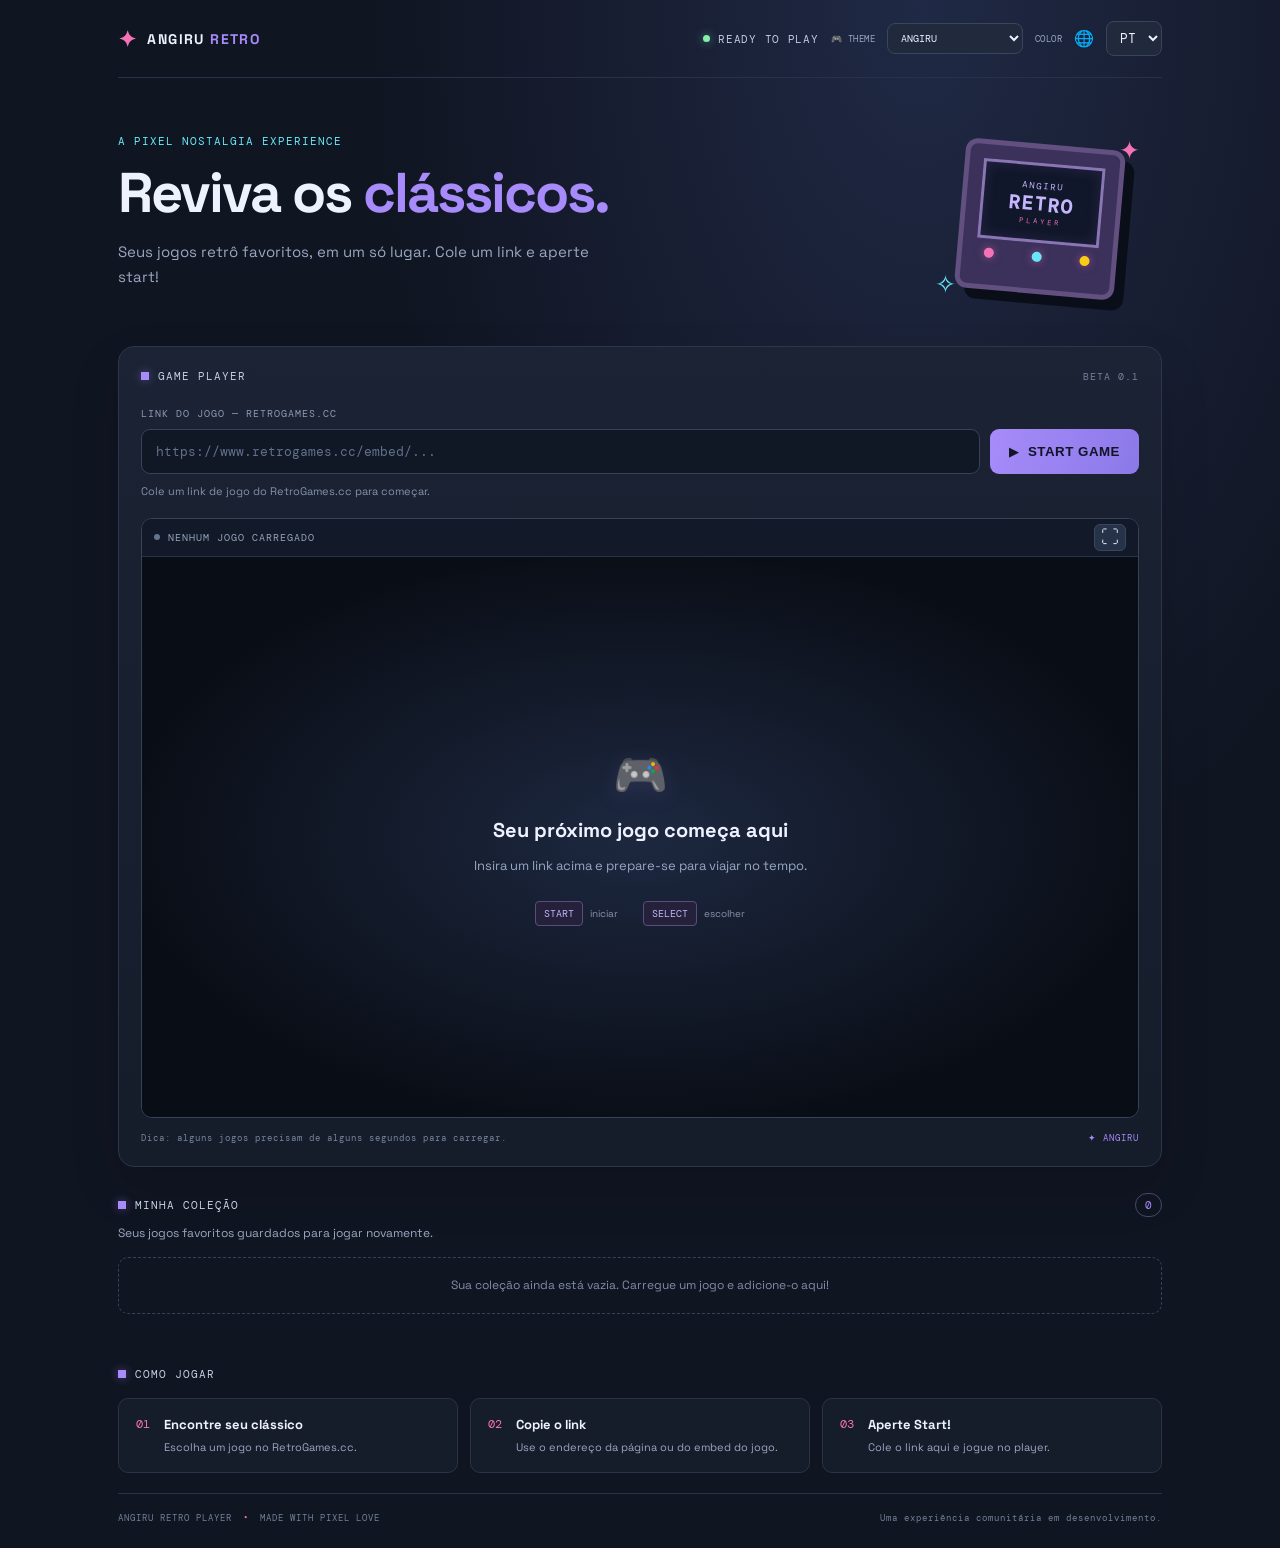
==== index.html @ 36794425 "Refresh SNES aged plastic styles" ====
<!DOCTYPE html>
<html lang="pt-BR">
<head>
  <meta charset="UTF-8">
  <meta name="viewport" content="width=device-width, initial-scale=1">
  <meta name="theme-color" content="#101522">
  <meta name="description" content="Angiru Retro Player — um cantinho para jogar clássicos retrô.">
  <title>Angiru Retro Player</title>
  <link rel="stylesheet" href="style.css?v=20261122-snes-aged-plastic">
</head>
<body>
  <div class="page-shell">
    <header class="topbar">
      <a class="brand" href="#" aria-label="Angiru Retro Player home">
        <span class="brand-mark">✦</span><span>ANGIRU <b>RETRO</b></span>
      </a>
      <div class="topbar-actions">
        <span class="status-pill"><span class="status-dot"></span><span data-i18n="ready">READY TO PLAY</span></span>
        <label class="theme-label" for="theme" data-i18n="theme-label">🎮 THEME</label>
        <select id="theme" aria-label="Retro theme">
          <option value="angiru">ANGIRU</option><option value="snes">SUPER NINTENDO</option><option value="gbc">GAME BOY COLOR</option><option value="ps1">PLAYSTATION 1</option><option value="atari">ATARI</option><option value="n64">NINTENDO 64</option><option value="arcade">ARCADE</option><option value="megadrive">MEGA DRIVE</option><option value="gba">GAME BOY ADVANCE</option>
        </select>
        <label class="variant-label" for="theme-variant" data-i18n="variant-label">COLOR</label>
        <select id="theme-variant" aria-label="Theme color" hidden></select>
        <label class="variant-label" for="snes-age" data-i18n="snes-age-label" hidden>ESTADO</label>
        <select id="snes-age" aria-label="SNES condition" hidden><option value="new" data-i18n="snes-new">Novo</option><option value="old" data-i18n="snes-old">Velho</option></select>
        <label class="language-label" for="language">🌐</label>
        <select id="language" aria-label="Language">
          <option value="pt">PT</option><option value="en">EN</option><option value="es">ES</option>
        </select>
      </div>
    </header>

    <main>
      <section class="hero">
        <div class="hero-copy">
          <p class="eyebrow" data-i18n="eyebrow">A PIXEL NOSTALGIA EXPERIENCE</p>
          <h1 data-i18n="title">Reviva os <span>clássicos.</span></h1>
          <p class="hero-subtitle" data-i18n="subtitle">Seus jogos retrô favoritos, em um só lugar. Cole um link e aperte start!</p>
        </div>
        <div class="pixel-art" aria-hidden="true">
          <div class="pixel-star star-one">✦</div><div class="pixel-star star-two">✧</div>
          <div class="pixel-console"><div class="console-screen"><span>ANGIRU</span><strong>RETRO</strong><small>PLAYER</small></div><div class="console-controls"><i></i><i></i><i></i></div></div>
        </div>
      </section>

      <section class="player-card" aria-label="Game player">
        <div class="card-topline"><span class="section-tag"><span class="tiny-square"></span><span data-i18n="player">GAME PLAYER</span></span><span class="version">BETA 0.1</span></div>
        <form id="game-form" class="link-form">
          <label for="game-url" data-i18n="link-label">LINK DO JOGO — RETROGAMES.CC</label>
          <div class="input-row">
            <input id="game-url" type="url" inputmode="url" autocomplete="url" placeholder="https://www.retrogames.cc/embed/..." required>
            <button class="start-button" type="submit"><span>▶</span><span data-i18n="start">START GAME</span></button>
          </div>
          <p id="form-message" class="form-message" role="status" aria-live="polite" data-i18n="hint">Cole um link de jogo do RetroGames.cc para começar.</p>
          <div class="game-actions" id="game-actions" hidden>
            <button type="button" id="copy-link" class="secondary-button" data-i18n="copy">⧉ COPIAR LINK</button>
            <button type="button" id="clear-game" class="secondary-button" data-i18n="change">↻ TROCAR JOGO</button>
            <button type="button" id="save-game" class="save-game-button" hidden data-i18n="save-game">＋ ADICIONAR À MINHA COLEÇÃO</button>
          </div>
        </form>

        <div class="gbc-console-shell" id="gbc-console">
          <div class="snes-cartridge" aria-hidden="true"><div class="snes-cart-label"><span>ANGIRU</span><b>SUPER NINTENDO</b><small>ENTERTAINMENT SYSTEM</small></div></div>
          <div class="gbc-bezel">
            <div class="gbc-power"><span class="gbc-power-led" aria-hidden="true"></span><span>POWER</span></div>
            <div class="gbc-screen-and-logo">
              <div class="game-frame-wrap" id="game-area">
                <div class="frame-toolbar"><span class="frame-title"><span class="live-indicator"></span><span id="game-name" data-i18n="no-game">NENHUM JOGO CARREGADO</span></span><button id="fullscreen" class="icon-button" type="button" title="Fullscreen" aria-label="Fullscreen">⛶</button></div>
                <div class="game-stage" id="game-stage">
                  <div class="empty-state" id="empty-state">
                    <div class="controller-icon">🎮</div>
                    <h2 data-i18n="empty-title">Seu próximo jogo começa aqui</h2>
                    <p data-i18n="empty-desc">Insira um link acima e prepare-se para viajar no tempo.</p>
                    <div class="key-hints"><span><kbd>START</kbd> <small data-i18n="start-hint">iniciar</small></span><span><kbd>SELECT</kbd> <small data-i18n="select-hint">escolher</small></span></div>
                  </div>
                  <iframe id="game-frame" title="Retro game" src="about:blank" allow="autoplay; fullscreen; gamepad; cross-origin-isolated" allowfullscreen webkitallowfullscreen mozallowfullscreen scrolling="no" referrerpolicy="strict-origin-when-cross-origin" hidden></iframe>
                </div>
              </div>
              <div class="gbc-logo" aria-label="Game Boy Color"><span>GAME BOY</span><b>COLOR</b></div>
            </div>
          </div>
          <div class="snes-power-reset" aria-hidden="true"><div class="snes-power-button"><span>POWER</span></div><div class="snes-reset-button"><span>RESET</span></div></div><div class="snes-controls" aria-hidden="true"><div class="snes-dpad"><i></i></div><div class="snes-button-cluster"><i class="snes-x">X</i><i class="snes-y">Y</i><i class="snes-a">A</i><i class="snes-b">B</i></div></div>
          <div class="gbc-controls" aria-hidden="true">
            <div class="gbc-dpad"><i class="up"></i><i class="right"></i><i class="down"></i><i class="left"></i><i class="center"></i></div>
            <div class="gbc-action-buttons"><i class="gbc-b">B</i><i class="gbc-a">A</i></div>
            <div class="gbc-system-buttons"><i>SELECT</i><i>START</i></div>
            <div class="gbc-speaker"><span></span><span></span><span></span><span></span><span></span><span></span><span></span><span></span><span></span><span></span><span></span><span></span><span></span><span></span><span></span><span></span><span></span><span></span><span></span><span></span></div>
          </div>
        </div>
        <div class="player-footer"><span data-i18n="footer-note">Dica: alguns jogos precisam de alguns segundos para carregar.</span><span class="footer-symbol">✦ ANGIRU</span></div>
      </section>

      <section class="library-section" id="library-section">
        <div class="library-heading">
          <span class="section-tag"><span class="tiny-square"></span><span data-i18n="library-title">MINHA COLEÇÃO</span></span>
          <span class="library-count" id="library-count">0</span>
        </div>
        <p class="library-subtitle" data-i18n="library-subtitle">Seus jogos favoritos guardados para jogar novamente.</p>
        <div class="library-tools" id="library-tools" hidden>
          <input type="search" id="library-search" placeholder="Buscar jogo..." aria-label="Buscar jogos salvos">
          <div class="library-filters" role="group" aria-label="Filtros da coleção">
            <button type="button" class="library-filter active" data-filter="all" data-i18n="filter-all">TODOS</button>
            <button type="button" class="library-filter" data-filter="favorites" data-i18n="filter-favorites">FAVORITOS</button>
            <button type="button" class="library-filter" data-filter="recent" data-i18n="filter-recent">RECENTES</button>
          </div>
        </div>
        <div id="library-list" class="library-list"></div>
        <div id="library-empty" class="library-empty" data-i18n="library-empty">Sua coleção ainda está vazia. Carregue um jogo e adicione-o aqui!</div>
      </section>
      <section class="how-to">
        <div class="how-heading"><span class="section-tag"><span class="tiny-square"></span><span data-i18n="how-title">COMO JOGAR</span></span></div>
        <div class="steps">
          <article class="step"><span class="step-number">01</span><div><h3 data-i18n="step1-title">Encontre seu clássico</h3><p data-i18n="step1-desc">Escolha um jogo no RetroGames.cc.</p></div></article>
          <article class="step"><span class="step-number">02</span><div><h3 data-i18n="step2-title">Copie o link</h3><p data-i18n="step2-desc">Use o endereço da página ou do embed do jogo.</p></div></article>
          <article class="step"><span class="step-number">03</span><div><h3 data-i18n="step3-title">Aperte Start!</h3><p data-i18n="step3-desc">Cole o link aqui e jogue no player.</p></div></article>
        </div>
      </section>
    </main>
    <footer><span>ANGIRU RETRO PLAYER <span class="footer-dot">•</span> MADE WITH PIXEL LOVE</span><span data-i18n="footer">Uma experiência comunitária em desenvolvimento.</span></footer>
  </div>
  <script src="app.js?v=20261122-snes-american-detail"></script>
</body>
</html>
---- style.css ----
@import url('https://fonts.googleapis.com/css2?family=DM+Mono:wght@400;500&family=Space+Grotesk:wght@400;500;600;700&display=swap');
:root{--bg:#101522;--panel:#171e2e;--panel2:#111827;--text:#eef2ff;--muted:#9aa7c1;--purple:#a78bfa;--pink:#f472b6;--cyan:#67e8f9;--line:#2a354a;--green:#86efac}
*{box-sizing:border-box}body{margin:0;background:radial-gradient(ellipse at 72% 0%,#202945 0,transparent 42%),var(--bg);color:var(--text);font-family:'Space Grotesk',sans-serif;min-height:100vh}.page-shell{max-width:1100px;margin:auto;padding:0 28px}.topbar{height:78px;display:flex;align-items:center;justify-content:space-between;border-bottom:1px solid #283147}.brand{display:flex;align-items:center;gap:10px;color:var(--text);text-decoration:none;font-weight:700;letter-spacing:1.4px;font-size:14px}.brand b{color:var(--purple)}.brand-mark{color:var(--pink);font-size:22px}.topbar-actions{display:flex;align-items:center;gap:12px}.status-pill{font:11px 'DM Mono',monospace;letter-spacing:.7px;color:#c0cbe0;display:flex;gap:8px;align-items:center}.status-dot{width:7px;height:7px;border-radius:50%;background:var(--green);box-shadow:0 0 10px #86efac80}.language-label{color:var(--muted)}select{background:#202a3c;color:var(--text);border:1px solid #39455c;border-radius:8px;padding:7px 9px;font-family:'DM Mono',monospace}.hero{display:flex;align-items:center;justify-content:space-between;min-height:260px;padding:36px 0 22px;overflow:hidden}.hero-copy{max-width:610px}.eyebrow,.section-tag,.version,.link-form label,.frame-title,.player-footer,.how-heading,footer{font-family:'DM Mono',monospace;letter-spacing:1px}.eyebrow{color:var(--cyan);font-size:11px;margin:0 0 16px}.hero h1{font-size:clamp(34px,5vw,56px);line-height:1.04;letter-spacing:-2px;margin:0}.hero h1 span{color:var(--purple)}.hero-subtitle{font-size:15px;color:var(--muted);max-width:510px;line-height:1.65;margin-top:18px}.pixel-art{position:relative;width:245px;height:210px;flex-shrink:0;display:grid;place-items:center}.pixel-console{width:160px;height:150px;background:#3b315b;border:5px solid #625080;border-radius:12px;box-shadow:10px 10px 0 #0a0e18;transform:rotate(5deg);padding:14px}.console-screen{height:80px;background:#11172a;border:3px solid #8b76b5;display:flex;flex-direction:column;align-items:center;justify-content:center;color:#c4b5fd;font-family:'DM Mono',monospace;box-shadow:inset 0 0 14px #a78bfa20}.console-screen span{font-size:9px;letter-spacing:2px}.console-screen strong{font-size:19px;letter-spacing:2px}.console-screen small{font-size:7px;letter-spacing:3px;color:var(--pink)}.console-controls{display:flex;align-items:center;justify-content:space-between;padding:9px 8px}.console-controls i{width:10px;height:10px;border-radius:50%;background:var(--pink);box-shadow:0 0 8px #f472b680}.console-controls i:nth-child(2){background:var(--cyan)}.console-controls i:nth-child(3){background:#facc15}.pixel-star{position:absolute;color:var(--pink);font-size:25px}.star-one{top:20px;right:22px}.star-two{bottom:24px;left:18px;color:var(--cyan)}.player-card{background:linear-gradient(180deg,#1b2334,#151c2a);border:1px solid #2b364b;border-radius:16px;padding:22px;box-shadow:0 22px 50px #0002}.card-topline{display:flex;justify-content:space-between;align-items:center;margin-bottom:24px}.section-tag{font-size:11px;color:#c6d0e3;display:flex;align-items:center;gap:9px}.tiny-square{width:8px;height:8px;background:var(--purple);box-shadow:0 0 10px #a78bfa70}.version{font-size:10px;color:#74829d}.link-form label{display:block;color:#8e9bb4;font-size:10px;margin-bottom:9px}.input-row{display:flex;gap:10px}.input-row input{flex:1;min-width:0;border:1px solid #364258;border-radius:9px;background:#101725;color:var(--text);padding:13px 14px;font:13px 'DM Mono',monospace;outline:none}.input-row input:focus{border-color:var(--purple);box-shadow:0 0 0 3px #a78bfa18}.input-row input::placeholder{color:#62708a}.start-button{border:0;border-radius:9px;background:linear-gradient(110deg,#a78bfa,#8b79e8);color:#111525;font-weight:700;letter-spacing:.5px;padding:0 19px;display:flex;gap:9px;align-items:center;justify-content:center;cursor:pointer;white-space:nowrap;transition:.2s}.start-button:hover{filter:brightness(1.1);transform:translateY(-1px)}.start-button span:first-child{font-size:12px}.form-message{margin:9px 0 18px;font-size:11px;color:#8492aa;line-height:1.5}.form-message.error{color:#fda4af}.game-frame-wrap{border:1px solid #364258;border-radius:11px;overflow:hidden;background:#090d15}.frame-toolbar{height:38px;background:#121a29;display:flex;align-items:center;justify-content:space-between;padding:0 12px;border-bottom:1px solid #293448}.frame-title{font-size:10px;color:#94a3bb;display:flex;align-items:center;gap:8px}.live-indicator{height:6px;width:6px;border-radius:50%;background:#64748b}.live-indicator.active{background:var(--green);box-shadow:0 0 8px #86efac}.icon-button{background:#263247;border:1px solid #39465d;color:#cbd5e1;border-radius:6px;height:27px;width:32px;font-size:18px;line-height:1;cursor:pointer}.icon-button:hover{color:white;background:#36445d}.game-stage{aspect-ratio:16/9;max-height:650px;position:relative;display:flex;align-items:center;justify-content:center;background:radial-gradient(ellipse,#1d2840,#090d15 75%);overflow:hidden}.game-stage iframe{width:100%;height:100%;border:0;background:#000}.empty-state{text-align:center;padding:24px;max-width:440px}.controller-icon{font-size:44px;filter:drop-shadow(0 5px 10px #a78bfa22)}.empty-state h2{font-size:20px;margin:14px 0 8px}.empty-state p{font-size:13px;color:var(--muted);line-height:1.6}.key-hints{display:flex;justify-content:center;gap:25px;margin-top:24px}.key-hints span{display:flex;gap:7px;align-items:center}kbd{font:10px 'DM Mono',monospace;color:#c4b5fd;border:1px solid #5b4c7d;background:#25213a;padding:5px 8px;border-radius:4px}.key-hints small{font-size:10px;color:#8592aa}.player-footer{display:flex;justify-content:space-between;gap:10px;flex-wrap:wrap;margin-top:14px;font-size:9px;color:#78869e}.footer-symbol{color:#a78bfa}.how-to{padding:35px 0 20px}.how-heading{margin-bottom:17px}.steps{display:grid;grid-template-columns:repeat(3,1fr);gap:12px}.step{display:flex;gap:14px;padding:17px;border:1px solid #293449;border-radius:10px;background:#151c2a}.step-number{font:12px 'DM Mono',monospace;color:var(--pink)}.step h3{font-size:13px;margin:0 0 6px}.step p{font-size:11px;color:var(--muted);margin:0;line-height:1.5}footer{border-top:1px solid #283147;padding:18px 0 24px;display:flex;justify-content:space-between;gap:10px;flex-wrap:wrap;color:#718099;font-size:9px}.footer-dot{color:var(--pink);padding:0 5px}
@media(max-width:700px){.page-shell{padding:0 16px}.topbar{height:65px}.status-pill{display:none}.hero{min-height:210px;padding:30px 0 18px}.hero h1{font-size:38px}.hero-subtitle{font-size:13px;max-width:330px}.pixel-art{width:115px;height:150px;transform:scale(.75);margin-left:-10px}.player-card{padding:15px}.card-topline{margin-bottom:18px}.input-row{flex-direction:column}.input-row input{padding:12px}.start-button{height:45px}.game-stage{aspect-ratio:16/9;max-height:none}.steps{grid-template-columns:1fr}.step{padding:14px}.player-footer{font-size:8px}.hero-copy{z-index:1}.pixel-art{opacity:.85}footer{font-size:8px}.empty-state h2{font-size:18px}.empty-state p{font-size:12px}}@media(max-width:420px){.hero h1{font-size:33px}.pixel-art{width:90px;margin-left:-22px}.brand{font-size:12px}.hero-subtitle{max-width:250px}}

/* Fullscreen: use the available screen area rather than a fixed aspect ratio. */
#game-area:fullscreen{width:100vw;height:100dvh;max-width:none;margin:0;border:0;border-radius:0;background:#000;display:flex;flex-direction:column;overflow:hidden}
#game-area:fullscreen .frame-toolbar{flex:0 0 36px;height:36px}
#game-area:fullscreen .game-stage{flex:1;min-height:0;width:100%;height:auto;max-height:none;aspect-ratio:auto}
#game-area:fullscreen iframe{display:block;width:100%;height:100%;min-height:0}
#game-area:fullscreen iframe[hidden]{display:none}
@media (orientation:landscape) and (max-height:500px){
  #game-area:fullscreen .frame-toolbar{flex-basis:30px;height:30px}
  #game-area:fullscreen .frame-title{font-size:9px}
}
@media (orientation:portrait) {
  #game-area:fullscreen .game-stage{height:calc(100dvh - 36px)}
}

.game-actions{display:flex;gap:8px;flex-wrap:wrap;margin:0 0 16px}
.game-actions[hidden]{display:none}
.secondary-button{background:#202a3c;color:#cbd5e1;border:1px solid #39465d;border-radius:8px;padding:9px 12px;font:10px 'DM Mono',monospace;letter-spacing:.5px;cursor:pointer;transition:.2s}
.secondary-button:hover{background:#2b3850;border-color:#a78bfa;color:#fff}
@media(max-width:480px){.game-actions{display:grid;grid-template-columns:1fr 1fr}.secondary-button{padding:10px 8px}}


/* Retro library cards and filter tools */
.library-section{padding:26px 0 18px}
.library-heading{display:flex;align-items:center;justify-content:space-between;margin-bottom:8px}
.library-count{font:11px 'DM Mono',monospace;color:var(--purple);border:1px solid #51446e;border-radius:999px;padding:4px 9px}
.library-subtitle{font-size:12px;color:var(--muted);margin:0 0 16px}
.library-tools{display:flex;gap:10px;align-items:center;justify-content:space-between;flex-wrap:wrap;margin:0 0 16px}
.library-tools[hidden]{display:none}
.library-search{flex:1;min-width:160px}
.library-tools input{width:100%;background:#101725;color:var(--text);border:1px solid #364258;border-radius:8px;padding:10px 12px;font:12px 'DM Mono',monospace;outline:none}
.library-tools input:focus{border-color:var(--purple)}
.library-filters{display:flex;gap:6px;flex-wrap:wrap}
.library-filter{background:#202a3c;color:#93a1ba;border:1px solid #39465d;border-radius:7px;padding:8px 10px;font:10px 'DM Mono',monospace;cursor:pointer}
.library-filter.active{background:#342b50;color:#d7c8ff;border-color:#8b76b5}
.library-list{display:grid;grid-template-columns:repeat(3,minmax(0,1fr));gap:12px}
.library-card{overflow:hidden;min-width:0;background:#151c2a;border:1px solid #293449;border-radius:12px;transition:transform .18s,border-color .18s}
.library-card:hover{transform:translateY(-2px);border-color:#66558a}
.library-cover{height:150px;position:relative;display:flex;align-items:center;justify-content:center;overflow:hidden;padding:18px;background:linear-gradient(135deg,#342b59,#111827 60%,#172f48)}
.library-cover:before,.library-cover:after{content:"";position:absolute;border:1px solid #ffffff20;transform:rotate(22deg);width:170px;height:170px;border-radius:38px}
.library-cover:after{width:100px;height:100px;transform:rotate(-18deg);border-color:#f472b650}
.library-cover .cover-orbit{position:absolute;width:120px;height:120px;border:2px dotted #a78bfa65;border-radius:50%;right:-28px;top:-40px}
.library-cover .cover-console{position:absolute;left:12px;top:10px;font:9px 'DM Mono',monospace;color:#cbd5e1;letter-spacing:1px;opacity:.8}
.library-cover .cover-title{position:relative;z-index:1;text-align:center;font-size:clamp(14px,1.5vw,20px);font-weight:700;line-height:1.1;text-shadow:0 2px 8px #0008;max-width:100%;overflow-wrap:anywhere}
.library-cover .cover-symbol{position:absolute;bottom:9px;right:12px;font-size:25px;opacity:.6}
.library-cover .cover-favorite{position:absolute;right:10px;top:9px;color:#f472b6;font-size:15px;z-index:2}
.library-card-main{padding:12px 13px 8px;min-width:0}
.library-card-title{font-size:13px;font-weight:700;line-height:1.35;margin-bottom:5px;overflow-wrap:anywhere}
.library-card-meta{font:9px 'DM Mono',monospace;color:#718099;white-space:nowrap;overflow:hidden;text-overflow:ellipsis}
.library-card-actions{display:flex;gap:6px;flex-wrap:wrap;padding:0 12px 12px}
.library-action{background:#202a3c;color:#cbd5e1;border:1px solid #39465d;border-radius:6px;padding:7px 9px;font:10px 'DM Mono',monospace;cursor:pointer}
.library-action.play{color:#c4b5fd;border-color:#51446e}
.library-action.fav{color:#f472b6}
.library-action.remove{color:#fda4af}
.library-empty{border:1px dashed #354258;border-radius:10px;padding:18px;text-align:center;color:#7f8da6;font-size:12px;line-height:1.6}
.save-game-button{margin:0 0 16px;background:#26213c;color:#d7c8ff;border:1px solid #625080;border-radius:8px;padding:11px 14px;font:11px 'DM Mono',monospace;letter-spacing:.5px;cursor:pointer}
.save-game-button:hover{background:#342b50}
.save-game-button[hidden]{display:none}
#save-game[hidden]{display:none!important}
#save-game.save-game-button{display:inline-flex;align-items:center;justify-content:center;margin:0 0 16px;background:#26213c;color:#d7c8ff;border:1px solid #8b76b5;border-radius:8px;padding:10px 12px;font:11px 'DM Mono',monospace;letter-spacing:.4px;cursor:pointer}
#save-game.save-game-button:hover{background:#342b50;border-color:#a78bfa}
@media(max-width:800px){.library-list{grid-template-columns:repeat(2,minmax(0,1fr))}.library-cover{height:125px}}
@media(max-width:520px){.library-list{grid-template-columns:1fr 1fr;gap:8px}.library-card-main{padding:9px}.library-cover{height:105px;padding:10px}.library-cover .cover-title{font-size:13px}.library-card-actions{padding:0 8px 9px;gap:4px}.library-action{padding:6px 7px;font-size:9px}.library-tools{align-items:stretch}.library-filters{justify-content:space-between}.library-filter{flex:1;text-align:center;padding:7px 5px}}

/* Real cover art with graceful fallback to the generated retro cover */
.library-cover.has-artwork{background:#080b12!important;padding:0}
.library-cover.has-artwork:before,.library-cover.has-artwork:after,.library-cover.has-artwork .cover-orbit{display:none}
.library-artwork{position:absolute;inset:0;width:100%;height:100%;object-fit:contain;object-position:center;background:#080b12;z-index:1}
.library-cover.has-artwork .cover-title{position:absolute;left:0;right:0;bottom:0;padding:26px 10px 9px;background:linear-gradient(transparent,#000b 75%);font-size:clamp(11px,1.2vw,15px);z-index:2}
.library-cover.has-artwork .cover-console{z-index:2;text-shadow:0 1px 4px #000}
.library-cover.has-artwork .cover-symbol{z-index:2}

.art-credit{display:block;max-width:100%;overflow:hidden;text-overflow:ellipsis;white-space:nowrap;margin-top:4px;color:#8b91a5;font:8px 'DM Mono',monospace;text-decoration:underline;text-underline-offset:2px;opacity:.8}.art-credit:hover{color:#c4b5fd;opacity:1}

/* Cover search status and retry control */
.cover-status{position:absolute;left:0;right:0;bottom:0;z-index:3;text-align:center;font:8px 'DM Mono',monospace;color:#c4b5fd;background:#111827b8;padding:5px 4px;letter-spacing:.4px}
.library-cover.has-artwork .cover-status{display:none}
.cover-retry{color:#a5b4fc!important;border-color:#51446e!important}
.cover-retry:disabled{opacity:.55;cursor:wait}

/* Console-inspired color themes: only presentation tokens and surfaces are changed. */
body[data-theme="angiru"]{--bg:#101522;--panel:#171e2e;--panel2:#111827;--text:#eef2ff;--muted:#9aa7c1;--purple:#a78bfa;--pink:#f472b6;--cyan:#67e8f9;--line:#2a354a;--green:#86efac}
body[data-theme="snes"]{--bg:#252335;--panel:#d0d0d8;--panel2:#e5e5eb;--text:#292938;--muted:#5f6176;--purple:#7b50a9;--pink:#d34f77;--cyan:#4475c5;--line:#a3a3b4;--green:#5b9e58}
body[data-theme="gbc"]{--bg:#e1e6bd;--panel:#c5d38a;--panel2:#eff2d3;--text:#243d35;--muted:#58725b;--purple:#7457a8;--pink:#d14e87;--cyan:#248baf;--line:#95a86a;--green:#39874b}
body[data-theme="ps1"]{--bg:#111d36;--panel:#26334d;--panel2:#18253c;--text:#edf3ff;--muted:#a4b5d0;--purple:#5b8bd6;--pink:#f05b72;--cyan:#5fc4e9;--line:#40516c;--green:#7bd59d}
body[data-theme="atari"]{--bg:#241b16;--panel:#34271d;--panel2:#1c1714;--text:#f0dfc2;--muted:#b79b78;--purple:#c58b46;--pink:#e28b51;--cyan:#d2b36d;--line:#5c4430;--green:#a4bd5b}
body[data-theme="n64"]{--bg:#20232b;--panel:#2c3341;--panel2:#1b202a;--text:#f3f4f8;--muted:#aab3c4;--purple:#4c83e5;--pink:#ef5350;--cyan:#45c78b;--line:#465165;--green:#83d75d}
body[data-theme="arcade"]{--bg:#090b18;--panel:#14152a;--panel2:#0b1020;--text:#f6f1ff;--muted:#9ca3c9;--purple:#bd5cff;--pink:#ff4fa3;--cyan:#39f5ff;--line:#33305a;--green:#4dff9c}
body[data-theme="megadrive"]{--bg:#101316;--panel:#20252b;--panel2:#15191e;--text:#f1f3f5;--muted:#a1aab5;--purple:#d04c4c;--pink:#ef6767;--cyan:#a4b7c9;--line:#424b55;--green:#80c56e}
body[data-theme="gba"]{--bg:#252036;--panel:#342b4a;--panel2:#201b31;--text:#f4edff;--muted:#b4a5d1;--purple:#a56de0;--pink:#ed75b6;--cyan:#63a9ed;--line:#4c3e65;--green:#85d39a}
body[data-theme] {background:radial-gradient(ellipse at 72% 0%,color-mix(in srgb,var(--purple) 18%,transparent),transparent 42%),var(--bg);color:var(--text)}
body[data-theme] .topbar,body[data-theme] footer{border-color:var(--line)}
body[data-theme] .brand,body[data-theme] .hero h1,body[data-theme] .empty-state h2,body[data-theme] .step h3{color:var(--text)}
body[data-theme] .brand b,body[data-theme] .hero h1 span,body[data-theme] .brand-mark,body[data-theme] .pixel-star,.section-tag .tiny-square,.footer-symbol{color:var(--purple)}
body[data-theme] .eyebrow{color:var(--cyan)}
body[data-theme] .player-card,body[data-theme] .step,body[data-theme] .library-card{background:var(--panel);border-color:var(--line)}
body[data-theme] .frame-toolbar,body[data-theme] .library-card-main,body[data-theme] .library-empty{background:var(--panel2);border-color:var(--line)}
body[data-theme] .game-stage{background:radial-gradient(ellipse,color-mix(in srgb,var(--purple) 12%,var(--panel2)),var(--panel2) 75%)}
body[data-theme] .input-row input,body[data-theme] .library-tools input{background:var(--panel2);color:var(--text);border-color:var(--line)}
body[data-theme] select,body[data-theme] .library-filter,body[data-theme] .library-action,body[data-theme] .secondary-button{background:var(--panel2);color:var(--text);border-color:var(--line)}
body[data-theme] .library-filter.active,body[data-theme] .save-game-button{background:color-mix(in srgb,var(--purple) 28%,var(--panel2));color:var(--text);border-color:var(--purple)}
body[data-theme] .start-button{background:linear-gradient(110deg,var(--purple),color-mix(in srgb,var(--purple) 72%,var(--cyan)));color:var(--bg)}
body[data-theme] .library-action.play{color:var(--purple);border-color:var(--purple)}
body[data-theme] .library-action.fav{color:var(--pink)}
body[data-theme] .library-action.remove{color:var(--pink)}
body[data-theme] .pixel-console{background:color-mix(in srgb,var(--purple) 40%,var(--panel));border-color:var(--purple)}
body[data-theme] .console-screen{border-color:var(--cyan);color:var(--cyan)}
body[data-theme] .console-screen small,body[data-theme] .console-controls i:first-child{background:var(--pink);color:var(--pink)}
body[data-theme] .console-controls i:nth-child(2){background:var(--cyan)}
body[data-theme] .console-controls i:nth-child(3){background:var(--green)}
body[data-theme] .cover-retry{color:var(--purple)!important;border-color:var(--line)!important}
body[data-theme] .library-count{color:var(--purple);border-color:var(--line)}
body[data-theme] .status-dot,body[data-theme] .live-indicator.active{background:var(--green);box-shadow:0 0 10px color-mix(in srgb,var(--green) 45%,transparent)}
.theme-label{font:9px 'DM Mono',monospace;color:var(--muted);letter-spacing:.5px}
#theme{max-width:150px;font-size:10px}
@media(max-width:520px){.theme-label{display:none}#theme{max-width:105px;padding:6px 5px;font-size:9px}}

/* Optional color variants for handheld, N64 and arcade themes */
.variant-label{font:9px 'DM Mono',monospace;color:var(--muted);letter-spacing:.4px}
#theme-variant{max-width:118px;font-size:10px}
#theme-variant[hidden],.variant-label[hidden]{display:none!important}
@media(max-width:520px){#theme-variant{max-width:85px;padding:6px 4px;font-size:9px;flex:0 0 auto}.topbar{height:auto;min-height:65px;padding:10px 0;align-items:flex-start;gap:8px;flex-wrap:wrap}.topbar-actions{gap:6px;flex-wrap:wrap;justify-content:flex-end}.topbar-actions select{flex:0 0 auto}.variant-label{white-space:nowrap}}
body[data-variant="atomic-purple"],body[data-variant="grape"],body[data-variant="neon-purple"]{--purple:#9b63d8;--pink:#d875ed;--cyan:#73b5ff;--green:#82e4a7}
body[data-variant="teal"]{--purple:#1d7c89;--pink:#d05a91;--cyan:#45bfc1;--green:#8acb61}
body[data-variant="yellow"]{--purple:#b38b2c;--pink:#d85b9a;--cyan:#4b8fc2;--green:#6da94b}
body[data-variant="kiwi"],body[data-variant="neon-green"]{--purple:#6f9b37;--pink:#d45e92;--cyan:#4aa5a0;--green:#a8d83f}
body[data-variant="berry"],body[data-variant="fuchsia"],body[data-variant="neon-pink"]{--purple:#b04d94;--pink:#ff70bd;--cyan:#5bbbe8;--green:#72d6a1}
body[data-variant="glacier"],body[data-variant="ice-blue"],body[data-variant="neon-cyan"]{--purple:#4d83cc;--pink:#ed719a;--cyan:#6fe4ff;--green:#70d8a3}
body[data-variant="indigo"]{--purple:#6553b8;--pink:#d67ebc;--cyan:#7aa8ec;--green:#77d49a}
body[data-variant="spice"],body[data-variant="fire-orange"]{--purple:#d27a37;--pink:#e76c67;--cyan:#72a8d4;--green:#a4c85a}
body[data-variant="smoke"]{--purple:#79889a;--pink:#d46b86;--cyan:#82b6cf;--green:#8ac69c}\nbody[data-theme="gba"][data-variant="black"]{--bg:#08090c;--panel:#14171d;--panel2:#090b10;--text:#f2f5fa;--muted:#9ba6b6;--purple:#596b83;--pink:#bd526d;--cyan:#6aa8cf;--line:#29313d;--green:#83b98b}\nbody[data-theme="gba"][data-variant="platinum"]{--bg:#d8dce3;--panel:#c3c9d2;--panel2:#eef1f5;--text:#303944;--muted:#687382;--purple:#8494ad;--pink:#c07c9a;--cyan:#5f9fbd;--line:#9da8b6;--green:#72a781}
body[data-variant="platinum"]{--purple:#8997b3;--pink:#cf789d;--cyan:#74bad7;--green:#8dc7a2}
body[data-variant="jungle-green"]{--purple:#35a86e;--pink:#e56d70;--cyan:#4eb6c6;--green:#9be36e}
body[data-variant="watermelon"]{--purple:#dc4c64;--pink:#ff789b;--cyan:#56b8d5;--green:#79d69a}
body[data-variant="neon-red"]{--purple:#ff475c;--pink:#ff6d9f;--cyan:#47f1ff;--green:#4dff9c}

/* Game Boy Color variants tint the entire interface, not just accent details. */
body[data-theme="gbc"][data-variant="atomic-purple"]{--bg:#302044;--panel:#55366f;--panel2:#241631;--text:#f8edff;--muted:#c5a8d8;--purple:#d39aff;--pink:#ff83d1;--cyan:#92dcff;--line:#795292;--green:#a9ed9d}
body[data-theme="gbc"][data-variant="teal"]{--bg:#12383b;--panel:#246165;--panel2:#0d292c;--text:#e9ffff;--muted:#a4d4d1;--purple:#62d5c6;--pink:#f28cb8;--cyan:#8af4ed;--line:#397c7e;--green:#b4e66b}
body[data-theme="gbc"][data-variant="yellow"]{--bg:#463d16;--panel:#786a28;--panel2:#302b10;--text:#fff9dc;--muted:#dfd095;--purple:#e9c84d;--pink:#e9829c;--cyan:#a5d8ed;--line:#9c8a3b;--green:#b6d65c}
body[data-theme="gbc"][data-variant="grape"]{--bg:#30223e;--panel:#573c70;--panel2:#251832;--text:#f7edff;--muted:#c8afd9;--purple:#c69aff;--pink:#f08bcd;--cyan:#93c9ff;--line:#795591;--green:#a4e5a2}
body[data-theme="gbc"][data-variant="kiwi"]{--bg:#283c1d;--panel:#4d682e;--panel2:#1d2d16;--text:#f4ffe6;--muted:#bfd39c;--purple:#a5d45b;--pink:#e983aa;--cyan:#8dd9c4;--line:#6b8743;--green:#d0f16c}
body[data-theme="gbc"][data-variant="berry"]{--bg:#442239;--panel:#743d60;--panel2:#2d1728;--text:#fff0fa;--muted:#d5a9c4;--purple:#ee80c5;--pink:#ff9bd8;--cyan:#91cfff;--line:#995b82;--green:#a2e4b4}

/* Keep a small outcome badge visible over real artwork as well as the fallback. */
.library-cover.has-artwork .cover-status{display:block;background:#080b12c9;color:#c4b5fd}
.cover-status:empty{display:none}

/* Game Boy Color handheld-inspired console shell */
.gbc-console-shell{display:block}
/* The shared game screen lives inside this wrapper; hide handheld decorations outside GBC mode. */
body:not([data-theme="gbc"]) .gbc-power,body:not([data-theme="gbc"]) .gbc-logo,body:not([data-theme="gbc"]) .gbc-controls{display:none}
body:not([data-theme="gbc"]) .gbc-bezel{display:block}
body[data-theme="gbc"] .gbc-console-shell{display:block;margin:4px auto 0;max-width:660px;border-radius:34px 34px 28px 28px;padding:clamp(14px,3vw,24px);background:var(--purple);border:2px solid color-mix(in srgb,var(--text) 20%,var(--purple));box-shadow:inset 5px 5px 12px #ffffff25,inset -7px -8px 14px #00000022,0 18px 34px #0005;position:relative}
body[data-theme="gbc"] #game-area{border:0;border-radius:0;background:transparent;overflow:visible}
body[data-theme="gbc"] .frame-toolbar{display:none}
body[data-theme="gbc"] .gbc-bezel{background:#111216;border-radius:20px 20px 15px 15px;padding:clamp(18px,4vw,28px) clamp(12px,4vw,25px) 15px;display:flex;align-items:flex-start;gap:12px;box-shadow:inset 0 2px 4px #ffffff14,inset 0 -3px 5px #0008}
body[data-theme="gbc"] .gbc-power{flex:0 0 34px;color:#d1d1d4;font:7px 'DM Mono',monospace;letter-spacing:.2px;text-align:center;margin-top:36px;display:flex;flex-direction:column;align-items:center;gap:5px}
.gbc-power-led{height:7px;width:7px;border-radius:50%;background:#5c252a;box-shadow:inset 0 0 2px #000;transition:all .2s}
.gbc-power-led.on{background:#ff3348;box-shadow:0 0 5px #ff2438,0 0 11px #ff243855}
body[data-theme="gbc"] .gbc-screen-and-logo{flex:1;min-width:0}
body[data-theme="gbc"] .game-stage{aspect-ratio:4/3;max-height:none;background:#000;border:2px solid #424247;border-radius:2px;box-shadow:0 0 0 2px #252529;overflow:hidden}
body[data-theme="gbc"] .game-stage iframe{object-fit:contain}
body[data-theme="gbc"] .empty-state{padding:12px;max-width:100%;color:#a2a2a6}
body[data-theme="gbc"] .empty-state h2{font-size:clamp(12px,2.6vw,18px);color:#e4e4e7;margin:8px 0}
body[data-theme="gbc"] .empty-state p{font-size:clamp(9px,1.7vw,12px);color:#aaa}
body[data-theme="gbc"] .controller-icon{font-size:clamp(24px,5vw,40px)}
body[data-theme="gbc"] .key-hints{margin-top:12px;gap:12px}
body[data-theme="gbc"] .key-hints kbd{background:#25252a;border-color:#57575d;color:#ddd;padding:3px 5px;font-size:8px}
.gbc-logo{display:flex;justify-content:center;align-items:center;gap:3px;margin-top:13px;font-family:Arial,sans-serif;font-weight:900;font-style:italic;font-size:clamp(12px,2.5vw,18px);letter-spacing:-.7px;color:#c6c6ca;text-shadow:1px 1px #444}
.gbc-logo b{letter-spacing:-1px;background:linear-gradient(90deg,#5479d8,#69a846,#f3cb39,#e56c37,#d84b89);background-clip:text;color:transparent}
body[data-theme="gbc"] .gbc-controls{position:relative;min-height:150px;height:clamp(150px,28vw,200px);margin:0 1px;padding:18px 4px 0}
.gbc-dpad{position:absolute;left:6%;top:20px;width:clamp(72px,15vw,102px);height:clamp(72px,15vw,102px);filter:drop-shadow(1px 2px 1px #0005)}
.gbc-dpad i{position:absolute;background:#303038;border:1px solid #55545d;border-radius:3px}
.gbc-dpad .up,.gbc-dpad .down{left:33%;width:34%;height:34%}
.gbc-dpad .up{top:0}.gbc-dpad .down{bottom:0}
.gbc-dpad .left,.gbc-dpad .right{top:33%;height:34%;width:34%}
.gbc-dpad .left{left:0}.gbc-dpad .right{right:0}
.gbc-dpad .center{left:33%;top:33%;width:34%;height:34%;border-radius:50%;background:#24242b}
.gbc-action-buttons{position:absolute;right:7%;top:27px;display:flex;gap:clamp(12px,3vw,22px);transform:rotate(-24deg)}
.gbc-action-buttons i{height:clamp(32px,7vw,43px);width:clamp(32px,7vw,43px);border-radius:50%;display:flex;align-items:center;justify-content:center;background:#672b56;border:2px solid #913e76;color:#e9c6df;font: bold 12px Arial,sans-serif;box-shadow:inset 1px 2px 3px #ffffff25,1px 3px 2px #0005}
.gbc-action-buttons .gbc-a{background:#672b56}
.gbc-system-buttons{position:absolute;left:50%;top:100px;transform:translateX(-50%);display:flex;gap:12px}
.gbc-system-buttons i{border-radius:9px;background:#33333b;border:1px solid #5c5b63;padding:4px 12px;color:#b7b7be;font:7px 'DM Mono',monospace;letter-spacing:1px;transform:rotate(-18deg);box-shadow:1px 2px 2px #0004}
.gbc-speaker{position:absolute;right:5%;bottom:8px;display:grid;grid-template-columns:repeat(4,5px);gap:5px;transform:rotate(25deg)}
.gbc-speaker span{width:5px;height:5px;border-radius:50%;background:#303038;box-shadow:inset 1px 1px 1px #0005}
body[data-theme="gbc"][data-variant="atomic-purple"] .gbc-console-shell{background:#7c4d9b}
body[data-theme="gbc"][data-variant="teal"] .gbc-console-shell{background:#258d96}
body[data-theme="gbc"][data-variant="yellow"] .gbc-console-shell{background:#e3c747}
body[data-theme="gbc"][data-variant="grape"] .gbc-console-shell{background:#71449a}
body[data-theme="gbc"][data-variant="kiwi"] .gbc-console-shell{background:#83ae46}
body[data-theme="gbc"][data-variant="berry"] .gbc-console-shell{background:#cf669e}
@media(max-width:520px){body[data-theme="gbc"] .gbc-console-shell{border-radius:25px;padding:12px}body[data-theme="gbc"] .gbc-bezel{border-radius:16px;padding:15px 10px 12px;gap:8px}body[data-theme="gbc"] .gbc-power{flex-basis:26px;margin-top:24px;font-size:6px}body[data-theme="gbc"] .gbc-controls{height:152px} .gbc-dpad{left:4%;top:16px}.gbc-action-buttons{right:5%;top:20px}.gbc-system-buttons{top:91px}.gbc-speaker{right:3%;bottom:5px;gap:4px;grid-template-columns:repeat(4,4px)}.gbc-speaker span{height:4px;width:4px}}

/* GBC refinement: matching action buttons, lower system keys, larger aligned speaker */
body[data-theme="gbc"] .gbc-action-buttons i{background:#762d58;border-color:#9b4778;color:#f2d6e7}
body[data-theme="gbc"] .gbc-action-buttons .gbc-a{background:#762d58;border-color:#9b4778;color:#f2d6e7}
body[data-theme="gbc"] .gbc-system-buttons{top:clamp(112px,18vw,132px)}
body[data-theme="gbc"] .gbc-controls{height:clamp(175px,31vw,220px)}
body[data-theme="gbc"] .gbc-speaker{right:7%;bottom:16px;grid-template-columns:repeat(5,6px);gap:6px;transform:rotate(20deg)}
body[data-theme="gbc"] .gbc-speaker span{width:6px;height:6px}
@media(max-width:520px){
 body[data-theme="gbc"] .gbc-controls{height:174px}
 body[data-theme="gbc"] .gbc-system-buttons{top:106px}
 body[data-theme="gbc"] .gbc-speaker{right:7%;bottom:13px;grid-template-columns:repeat(5,5px);gap:5px}
 body[data-theme="gbc"] .gbc-speaker span{width:5px;height:5px}
}

/* Super Nintendo theme: 90s console-inspired casing, decorative cartridge and controller */
body[data-theme="snes"] .gbc-console-shell{max-width:760px;margin:12px auto 0;padding:clamp(14px,3vw,25px);background:#b9bac2;border:2px solid #888994;border-radius:22px;box-shadow:inset 4px 4px 8px #fff8,inset -5px -6px 12px #0002,0 20px 34px #0005;position:relative}
body[data-theme="snes"] .snes-cartridge{height:62px;max-width:190px;margin:0 auto 10px;background:#55565e;border:2px solid #393a41;border-radius:8px 8px 3px 3px;padding:5px;box-shadow:0 3px 3px #0004}
body[data-theme="snes"] .snes-cart-label{height:100%;display:flex;flex-direction:column;align-items:center;justify-content:center;background:linear-gradient(135deg,#c8c8d1,#858691);border:1px solid #777;border-radius:3px;color:#363640;font-family:Arial,sans-serif;line-height:1.05}
body[data-theme="snes"] .snes-cart-label span{font-size:8px;letter-spacing:2px;font-weight:900}
body[data-theme="snes"] .snes-cart-label b{font-size:clamp(12px,2.5vw,17px);letter-spacing:-.5px;font-weight:1000}
body[data-theme="snes"] .snes-cart-label small{font-size:6px;letter-spacing:1.6px;margin-top:2px}
body[data-theme="snes"] .gbc-bezel{display:block;background:#41424b;padding:clamp(12px,3vw,20px);border-radius:12px;border:2px solid #303139;box-shadow:inset 2px 2px 4px #fff2,inset -3px -3px 5px #0004}
body[data-theme="snes"] .gbc-power,body[data-theme="snes"] .gbc-logo,body[data-theme="snes"] .gbc-controls{display:none}
body[data-theme="snes"] .game-stage{aspect-ratio:4/3;max-height:none;border:3px solid #202027;border-radius:2px;background:#000;box-shadow:0 0 0 2px #73737b}
body[data-theme="snes"] .snes-controls{display:flex;position:relative;align-items:center;justify-content:space-between;height:clamp(105px,21vw,145px);margin:4px 2px 0;padding:12px 5%}
body[data-theme="snes"] .snes-dpad{width:clamp(62px,13vw,82px);height:clamp(62px,13vw,82px);position:relative;filter:drop-shadow(1px 2px 1px #0005)}
body[data-theme="snes"] .snes-dpad:before,body[data-theme="snes"] .snes-dpad:after{content:"";position:absolute;background:#45464e;border:1px solid #33343b;border-radius:4px}
body[data-theme="snes"] .snes-dpad:before{left:33%;top:0;width:34%;height:100%}
body[data-theme="snes"] .snes-dpad:after{left:0;top:33%;width:100%;height:34%}
body[data-theme="snes"] .snes-button-cluster{position:relative;width:clamp(75px,17vw,105px);height:clamp(75px,17vw,105px);transform:rotate(-22deg)}
body[data-theme="snes"] .snes-button-cluster i{position:absolute;width:clamp(27px,6vw,38px);height:clamp(27px,6vw,38px);display:flex;align-items:center;justify-content:center;border-radius:50%;font:bold 12px Arial;color:#f5f4f5;text-shadow:0 1px #0005;border:2px solid #555;box-shadow:inset 1px 2px 3px #fff4,1px 3px 3px #0005}
body[data-theme="snes"] .snes-x{top:0;left:35%;background:#4167b6}
body[data-theme="snes"] .snes-y{top:35%;left:0;background:#46a45a}
body[data-theme="snes"] .snes-a{top:35%;right:0;background:#d34d52}
body[data-theme="snes"] .snes-b{bottom:0;left:35%;background:#e0b83b;color:#333!important}
body[data-theme="snes"] .snes-system-buttons{position:absolute;left:50%;bottom:12px;transform:translateX(-50%);display:flex;gap:12px}
body[data-theme="snes"] .snes-system-buttons i{border-radius:10px;background:#777983;border:1px solid #666;padding:4px 13px;color:#34343b;font:8px 'DM Mono',monospace;letter-spacing:1px;transform:rotate(-12deg);box-shadow:1px 2px 2px #0003}
body[data-theme="snes"] .snes-cartridge{display:block}body[data-theme="snes"] .snes-controls{display:flex}
.snes-cartridge,.snes-controls{display:none}
body[data-theme="snes"][data-variant="snes-america"] .gbc-console-shell{background:#b9bac2;border-radius:18px}
body[data-theme="snes"][data-variant="snes-america"] .snes-system-buttons i{background:#777a88}
body[data-theme="snes"][data-variant="snes-mini"] .gbc-console-shell{background:#d0d0d6;border-radius:32px;padding:clamp(12px,2.5vw,20px)}
body[data-theme="snes"][data-variant="snes-mini"] .gbc-bezel{border-radius:24px}
body[data-theme="snes"][data-variant="snes-mini"] .snes-cartridge{max-width:150px;height:48px}
body[data-theme="snes"][data-variant="snes-mini"] .snes-cart-label b{font-size:12px}
body[data-theme="snes"][data-variant="snes-pal"] .gbc-console-shell{background:#c8c9ce;border-radius:34px 34px 18px 18px}
body[data-theme="snes"][data-variant="snes-pal"] .snes-cartridge{border-radius:12px 12px 3px 3px}
body[data-theme="snes"][data-variant="snes-pal"] .snes-cart-label{background:linear-gradient(135deg,#dddde1,#a3a4ad)}
body[data-theme="snes"][data-variant="snes-japan"] .gbc-console-shell{background:#c5c6ce;border-radius:34px 34px 18px 18px}
body[data-theme="snes"][data-variant="snes-japan"] .snes-cart-label{background:linear-gradient(135deg,#d5c5a0,#b69c72);color:#3c3023}
body[data-theme="snes"][data-variant="snes-japan"] .snes-cart-label b{letter-spacing:1px}
@media(max-width:520px){body[data-theme="snes"] .gbc-console-shell{border-radius:16px;padding:12px}body[data-theme="snes"] .gbc-bezel{padding:10px;border-radius:10px}body[data-theme="snes"] .snes-controls{height:125px;padding:8px 3%}body[data-theme="snes"] .snes-system-buttons{bottom:8px}}

/* Region-specific controller button finishes */
/* American SNES SNS-001: gray button well, lavender X/Y and deep-purple A/B */
body[data-theme="snes"][data-variant="snes-america"] .snes-button-cluster{width:clamp(94px,19vw,126px);height:clamp(94px,19vw,126px);background:#777781;border:2px solid #64646e;border-radius:50%;box-shadow:inset 2px 3px 5px #fff2,inset -3px -4px 6px #0002;padding:5px}
body[data-theme="snes"][data-variant="snes-america"] .snes-button-cluster i{width:clamp(29px,6vw,40px);height:clamp(29px,6vw,40px);border-color:#777;box-shadow:inset 1px 2px 3px #fff5,1px 3px 3px #0005}
body[data-theme="snes"][data-variant="snes-america"] .snes-x,body[data-theme="snes"][data-variant="snes-america"] .snes-y{background:#b7a9dc;color:#4b4266}
body[data-theme="snes"][data-variant="snes-america"] .snes-a,body[data-theme="snes"][data-variant="snes-america"] .snes-b{background:#6c5a9b;color:#f4efff!important}
body[data-theme="snes"][data-variant="snes-america"] .snes-system-buttons{position:static;transform:none;display:flex;justify-content:center;gap:12px;margin-top:4px}
body[data-theme="snes"][data-variant="snes-america"] .snes-system-buttons i{height:clamp(18px,3vw,24px);min-width:48px;padding:3px 15px;background:#777781;border:1px solid #64646e;border-radius:5px;color:#4b4b53;font:9px Arial,sans-serif;letter-spacing:.8px;transform:none;box-shadow:inset 1px 1px 2px #fff3,0 1px 2px #0002}
body[data-theme="snes"][data-variant="snes-america"] .snes-system-buttons i:first-child{background:#8c8c96}
body[data-theme="snes"][data-variant="snes-mini"] .snes-button-cluster i{background:#77758d;border-color:#575568;color:#f1eff8}
body[data-theme="snes"][data-variant="snes-mini"] .snes-b{background:#67657d;color:#f1eff8!important}

/* American SNES front panel: figurative power and reset sliders */
.snes-power-reset{display:none}
body[data-theme="snes"] .snes-power-reset{display:flex;align-items:center;justify-content:center;gap:clamp(28px,7vw,44px);padding:12px 0 7px}
body[data-theme="snes"] .snes-power-button,body[data-theme="snes"] .snes-reset-button{width:clamp(76px,15vw,96px);height:clamp(24px,4.5vw,30px);border-radius:5px;background:#8878a3;border:1px solid #75658f;box-shadow:inset 1px 1px 2px #fff5,0 2px 2px #0003;display:flex;align-items:center;justify-content:center;position:relative}
body[data-theme="snes"] .snes-power-button:before,body[data-theme="snes"] .snes-reset-button:before{content:"";width:45%;height:75%;border-radius:3px;background:#b5a8ca;border:1px solid #998bb0;box-shadow:1px 1px 1px #0002}
body[data-theme="snes"] .snes-power-button span,body[data-theme="snes"] .snes-reset-button span{position:absolute;top:calc(100% + 3px);font:7px Arial,sans-serif;letter-spacing:1px;color:#55565d}
body[data-theme="snes"][data-variant="snes-america"] .snes-power-reset{gap:clamp(34px,8vw,52px)}
body[data-theme="snes"][data-variant="snes-america"] .snes-power-button{background:#8878a3;border-color:#75658f}
body[data-theme="snes"][data-variant="snes-america"] .snes-reset-button{background:#8878a3;border-color:#75658f}
body[data-theme="snes"][data-variant="snes-america"] .snes-power-button:before{background:#b5a8ca}
body[data-theme="snes"][data-variant="snes-america"] .snes-reset-button:before{background:#b5a8ca}
body[data-theme="snes"][data-variant="snes-america"] .snes-controls{padding-top:clamp(15px,4vw,22px)}

/* SNES Compact (SNS-101): lilac face buttons and side-mounted controls */
body[data-theme="snes"][data-variant="snes-mini"] .snes-button-cluster{width:clamp(94px,19vw,126px);height:clamp(94px,19vw,126px);background:#777781;border:2px solid #64646e;border-radius:50%;box-shadow:inset 2px 3px 5px #fff2,inset -3px -4px 6px #0002;padding:5px}
body[data-theme="snes"][data-variant="snes-mini"] .snes-button-cluster i{width:clamp(29px,6vw,40px);height:clamp(29px,6vw,40px);border-color:#777;box-shadow:inset 1px 2px 3px #fff5,1px 3px 3px #0005}
body[data-theme="snes"][data-variant="snes-mini"] .snes-x,body[data-theme="snes"][data-variant="snes-mini"] .snes-y{background:#b7a9dc;color:#4b4266}
body[data-theme="snes"][data-variant="snes-mini"] .snes-a,body[data-theme="snes"][data-variant="snes-mini"] .snes-b{background:#6c5a9b;color:#f4efff!important}
body[data-theme="snes"][data-variant="snes-mini"] .gbc-bezel{position:relative;min-height:clamp(180px,35vw,280px);padding-right:clamp(54px,11vw,78px)}
body[data-theme="snes"][data-variant="snes-mini"] .gbc-screen-and-logo{width:100%;min-width:0}
body[data-theme="snes"][data-variant="snes-mini"] .snes-power-reset{position:absolute;right:clamp(8px,2vw,15px);top:50%;transform:translateY(-50%);flex-direction:column;gap:clamp(8px,2vw,12px);padding:0}
body[data-theme="snes"][data-variant="snes-mini"] .snes-power-button{width:clamp(25px,5vw,34px);height:clamp(25px,5vw,34px);border-radius:50%;background:#8878a3;border-color:#75658f}
body[data-theme="snes"][data-variant="snes-mini"] .snes-reset-button{width:clamp(22px,4.5vw,30px);height:clamp(42px,8vw,55px);border-radius:12px;background:#8878a3;border-color:#75658f}
body[data-theme="snes"][data-variant="snes-mini"] .snes-power-button:before{width:0;height:0;border:0}
body[data-theme="snes"][data-variant="snes-mini"] .snes-reset-button:before{width:55%;height:70%;border-radius:8px;background:#b5a8ca}
body[data-theme="snes"][data-variant="snes-mini"] .snes-power-button span,body[data-theme="snes"][data-variant="snes-mini"] .snes-reset-button span{display:none}

/* Compact SNES corrections: explicit face-button colors and left-side system controls */
body[data-theme="snes"][data-variant="snes-mini"] .snes-x,body[data-theme="snes"][data-variant="snes-mini"] .snes-y{background:#b7a9dc!important;color:#4b4266!important}
body[data-theme="snes"][data-variant="snes-mini"] .snes-a,body[data-theme="snes"][data-variant="snes-mini"] .snes-b{background:#6c5a9b!important;color:#f4efff!important}
body[data-theme="snes"][data-variant="snes-mini"] .gbc-bezel{padding-left:clamp(62px,13vw,88px);padding-right:clamp(10px,2vw,16px)}
body[data-theme="snes"][data-variant="snes-mini"] .snes-power-reset{left:clamp(8px,2vw,15px);right:auto;top:50%;transform:translateY(-50%);flex-direction:column;gap:clamp(12px,3vw,18px)}
body[data-theme="snes"][data-variant="snes-mini"] .snes-power-button{width:clamp(36px,7vw,46px);height:clamp(36px,7vw,46px);border-radius:50%;background:#8878a3;border-color:#75658f}
body[data-theme="snes"][data-variant="snes-mini"] .snes-reset-button{width:clamp(30px,6vw,38px);height:clamp(54px,10vw,68px);border-radius:14px;background:#8878a3;border-color:#75658f}

/* European/PAL SNES: dark grey button recess and square system controls */
body[data-theme="snes"][data-variant="snes-pal"] .snes-button-cluster{width:clamp(94px,19vw,126px);height:clamp(94px,19vw,126px);background:#66666d;border:2px solid #55555c;border-radius:50%;box-shadow:inset 2px 3px 5px #fff2,inset -3px -4px 6px #0003;padding:5px}
body[data-theme="snes"][data-variant="snes-pal"] .snes-button-cluster i{width:clamp(29px,6vw,40px);height:clamp(29px,6vw,40px);border-color:#5a5a61;box-shadow:inset 1px 2px 3px #fff4,1px 3px 3px #0005}
body[data-theme="snes"][data-variant="snes-pal"] .snes-power-reset{gap:clamp(14px,4vw,24px);padding:12px 0 7px}
body[data-theme="snes"][data-variant="snes-pal"] .snes-power-button,body[data-theme="snes"][data-variant="snes-pal"] .snes-reset-button{width:clamp(38px,8vw,52px);height:clamp(38px,8vw,52px);border-radius:5px;background:#66666d;border:2px solid #55555c;box-shadow:inset 2px 2px 3px #fff3,0 2px 2px #0004}
body[data-theme="snes"][data-variant="snes-pal"] .snes-power-button:before{content:"";width:38%;height:70%;border-radius:2px;background:#96969d;border:1px solid #55555c;box-shadow:1px 1px 2px #0005;transform:translateY(-3px)}
body[data-theme="snes"][data-variant="snes-pal"] .snes-reset-button:before{width:65%;height:65%;border-radius:3px;background:#85858c;border:1px solid #55555c;box-shadow:inset 1px 1px 2px #fff3}
body[data-theme="snes"][data-variant="snes-pal"] .snes-power-button span,body[data-theme="snes"][data-variant="snes-pal"] .snes-reset-button span{color:#4d4d54}

/* PAL system buttons: slightly larger with more spacing */
body[data-theme="snes"][data-variant="snes-pal"] .snes-power-reset{gap:clamp(22px,5vw,34px)}
body[data-theme="snes"][data-variant="snes-pal"] .snes-power-button,body[data-theme="snes"][data-variant="snes-pal"] .snes-reset-button{width:clamp(46px,9vw,60px);height:clamp(46px,9vw,60px)}


/* Japanese Super Famicom: PAL-style controls with lighter gray accents */
body[data-theme="snes"][data-variant="snes-japan"] .snes-button-cluster{width:clamp(94px,19vw,126px);height:clamp(94px,19vw,126px);background:#85858d;border:2px solid #73737b;border-radius:50%;box-shadow:inset 2px 3px 5px #fff3,inset -3px -4px 6px #0002;padding:5px}
body[data-theme="snes"][data-variant="snes-japan"] .snes-button-cluster i{width:clamp(29px,6vw,40px);height:clamp(29px,6vw,40px);border-color:#777780;box-shadow:inset 1px 2px 3px #fff5,1px 3px 3px #0004}
body[data-theme="snes"][data-variant="snes-japan"] .snes-power-reset{gap:clamp(22px,5vw,34px);padding:12px 0 7px}
body[data-theme="snes"][data-variant="snes-japan"] .snes-power-button,body[data-theme="snes"][data-variant="snes-japan"] .snes-reset-button{width:clamp(46px,9vw,60px);height:clamp(46px,9vw,60px);border-radius:5px;background:#85858d;border:2px solid #73737b;box-shadow:inset 2px 2px 3px #fff4,0 2px 2px #0003}
body[data-theme="snes"][data-variant="snes-japan"] .snes-power-button:before{content:"";width:38%;height:70%;border-radius:2px;background:#b0b0b7;border:1px solid #73737b;box-shadow:1px 1px 2px #0004;transform:translateY(-3px)}
body[data-theme="snes"][data-variant="snes-japan"] .snes-reset-button:before{width:65%;height:65%;border-radius:3px;background:#a6a6ad;border:1px solid #73737b;box-shadow:inset 1px 1px 2px #fff4}
body[data-theme="snes"][data-variant="snes-japan"] .snes-power-button span,body[data-theme="snes"][data-variant="snes-japan"] .snes-reset-button span{color:#55555c}
body[data-theme="snes"][data-variant="snes-japan"] .snes-cart-label b{font-size:0}
body[data-theme="snes"][data-variant="snes-japan"] .snes-cart-label b:after{content:"SUPER FAMICOM";font-size:inherit;letter-spacing:1px}
body[data-theme="snes"][data-variant="snes-japan"] .snes-cart-label b:after{font-size:12px}


/* SNES aged plastic option: subtle warm yellowing, independent of selected model */
body[data-theme="snes"][data-snes-age="old"][data-variant="snes-america"] .gbc-console-shell{background:#d1c5a3!important}
body[data-theme="snes"][data-snes-age="old"][data-variant="snes-mini"] .gbc-console-shell{background:#d8cba8!important}
body[data-theme="snes"][data-snes-age="old"][data-variant="snes-pal"] .gbc-console-shell{background:#d6c9a7!important}
body[data-theme="snes"][data-snes-age="old"][data-variant="snes-japan"] .gbc-console-shell{background:#d4c5a0!important}
body[data-theme="snes"][data-snes-age="old"] .snes-cartridge{filter:sepia(.22) saturate(.82)}
body[data-theme="snes"][data-snes-age="old"] .snes-button-cluster{background:#a49a7e!important;border-color:#8f856d!important}
body[data-theme="snes"][data-snes-age="old"] .snes-power-button,body[data-theme="snes"][data-snes-age="old"] .snes-reset-button{background:#b6aa8a!important;border-color:#988d74!important}
body[data-theme="snes"][data-snes-age="old"] .snes-power-button:before,body[data-theme="snes"][data-snes-age="old"] .snes-reset-button:before{background:#c8bc9b!important;border-color:#a1967c!important}
body[data-theme="snes"][data-snes-age="old"] .snes-button-cluster i{border-color:#8f856d!important}
body[data-theme="snes"][data-snes-age="old"] .snes-power-button span,body[data-theme="snes"][data-snes-age="old"] .snes-reset-button span{color:#665d4b!important}
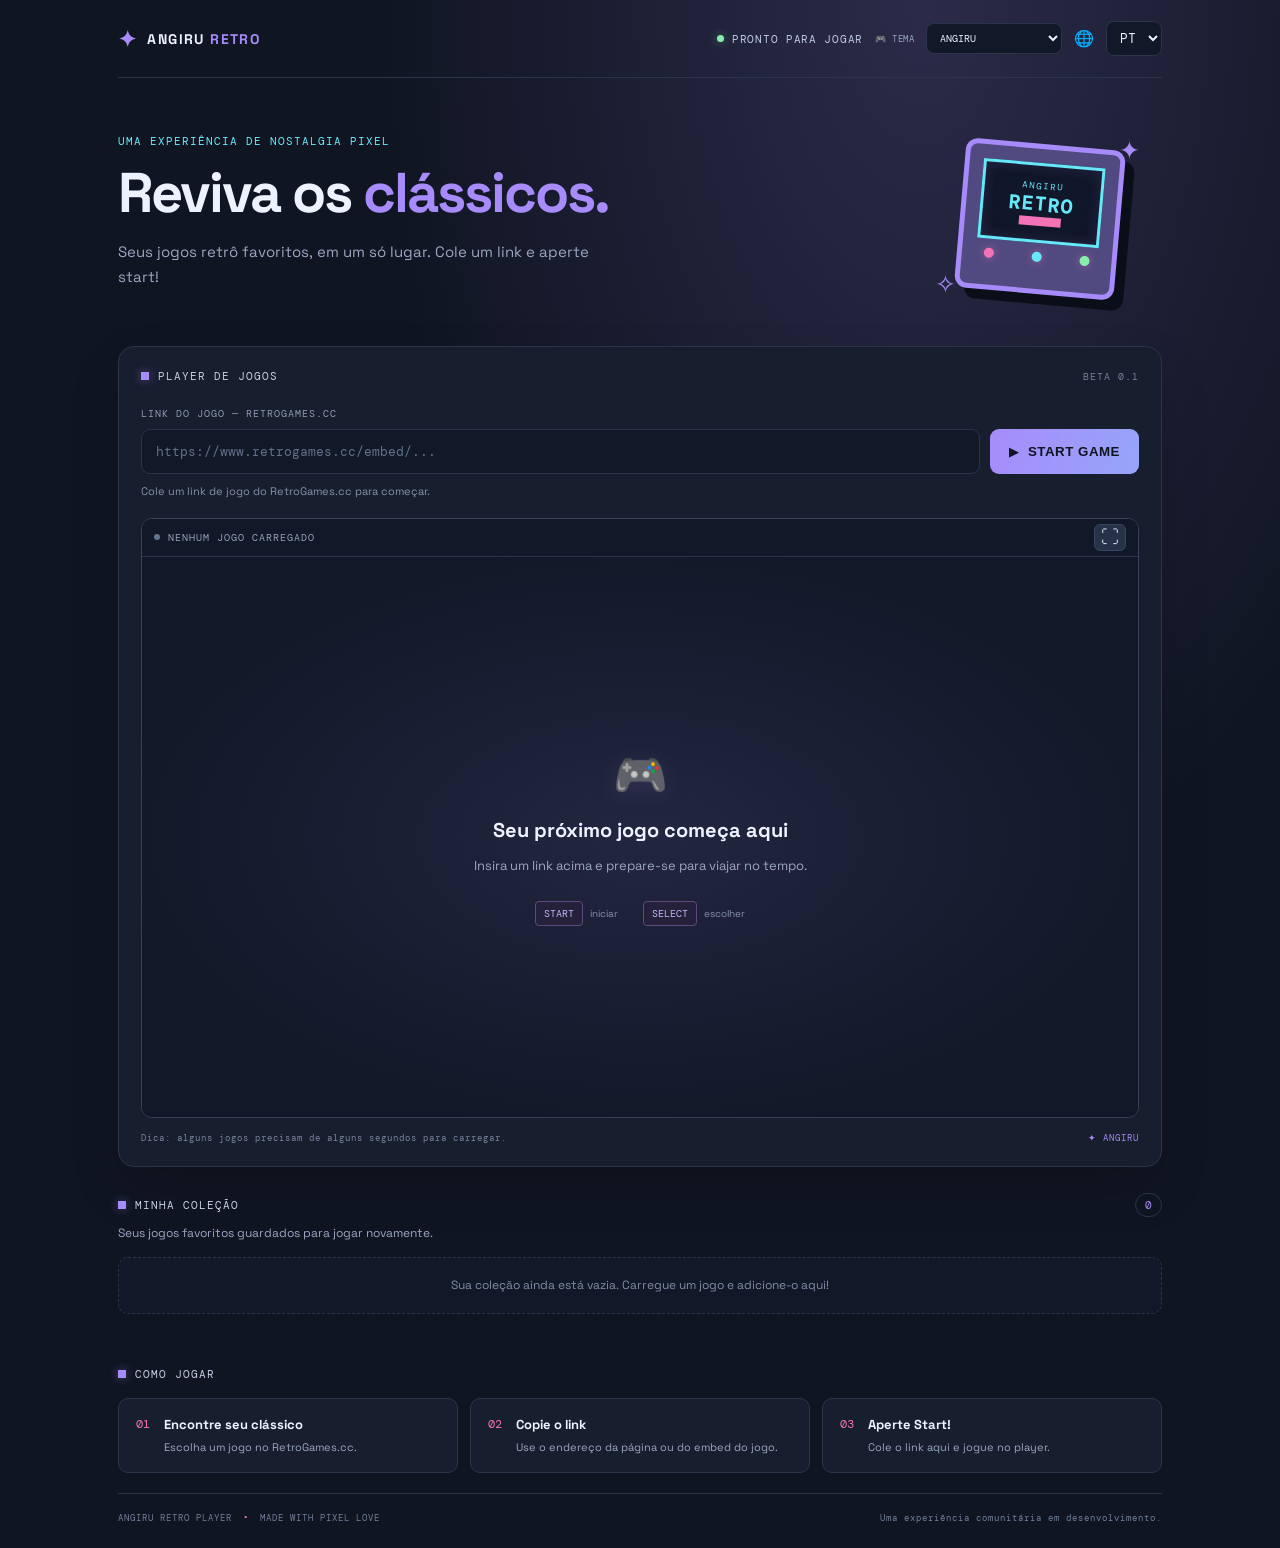
==== commit 93f0dd11: "Bust cache for restored stable app script" ====
--- a/index.html
+++ b/index.html
@@ -119,6 +119,6 @@
     </main>
     <footer><span>ANGIRU RETRO PLAYER <span class="footer-dot">•</span> MADE WITH PIXEL LOVE</span><span data-i18n="footer">Uma experiência comunitária em desenvolvimento.</span></footer>
   </div>
-  <script src="app.js?v=20261122-snes-american-detail"></script>
+  <script src="app.js?v=20261122-stable-js-recovery"></script>
 </body>
 </html>
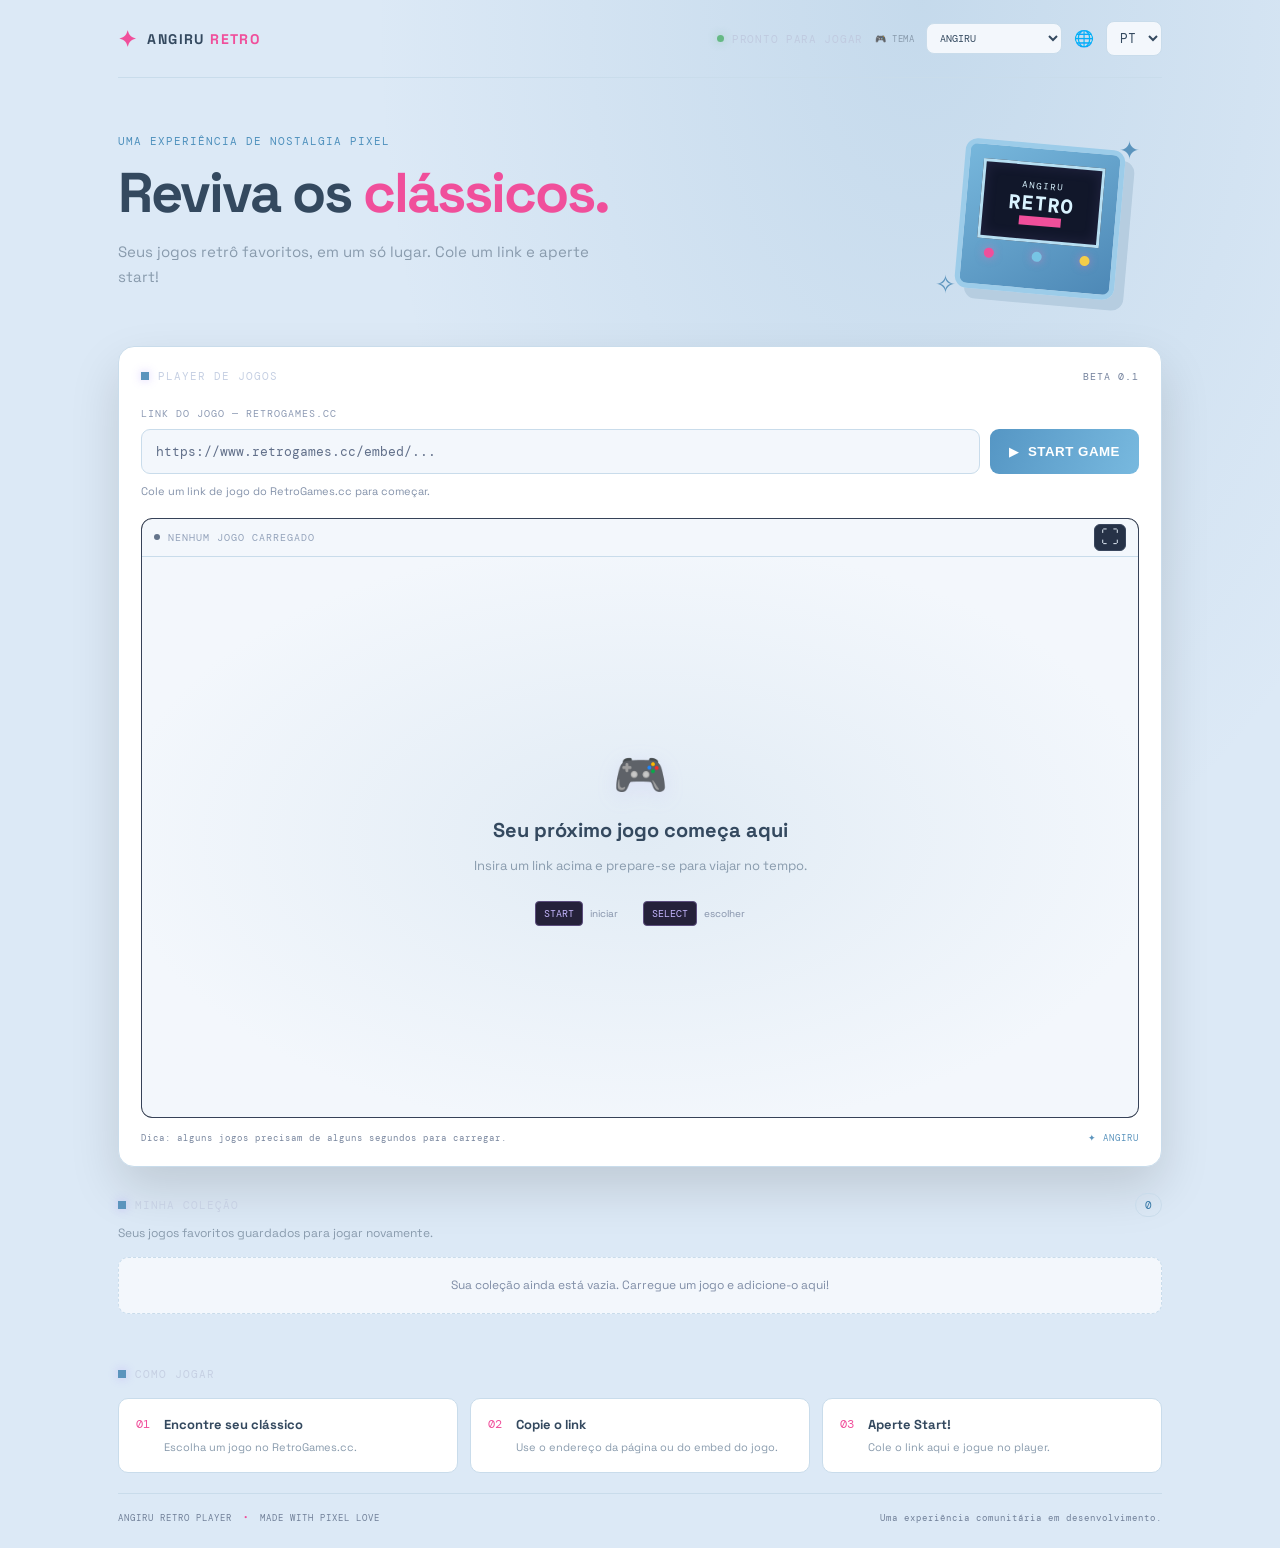
==== commit 7828cada: "Bump cache for Angiru palette refresh" ====
--- a/index.html
+++ b/index.html
@@ -6,7 +6,7 @@
   <meta name="theme-color" content="#101522">
   <meta name="description" content="Angiru Retro Player — um cantinho para jogar clássicos retrô.">
   <title>Angiru Retro Player</title>
-  <link rel="stylesheet" href="style.css?v=20261122-snes-aged-plastic">
+  <link rel="stylesheet" href="style.css?v=20261122-angiru-palette1">
 </head>
 <body>
   <div class="page-shell">
@@ -119,6 +119,6 @@
     </main>
     <footer><span>ANGIRU RETRO PLAYER <span class="footer-dot">•</span> MADE WITH PIXEL LOVE</span><span data-i18n="footer">Uma experiência comunitária em desenvolvimento.</span></footer>
   </div>
-  <script src="app.js?v=20261122-stable-js-recovery"></script>
+  <script src="app.js?v=20261122-angiru-palette1"></script>
 </body>
 </html>
--- a/style.css
+++ b/style.css
@@ -83,7 +83,7 @@
 .cover-retry:disabled{opacity:.55;cursor:wait}
 
 /* Console-inspired color themes: only presentation tokens and surfaces are changed. */
-body[data-theme="angiru"]{--bg:#101522;--panel:#171e2e;--panel2:#111827;--text:#eef2ff;--muted:#9aa7c1;--purple:#a78bfa;--pink:#f472b6;--cyan:#67e8f9;--line:#2a354a;--green:#86efac}
+body[data-theme="angiru"]{--bg:#dce9f6;--panel:#ffffff;--panel2:#f3f7fc;--text:#34495f;--muted:#899bad;--purple:#5b94bd;--pink:#f04f9b;--cyan:#78c5e6;--line:#c9dceb;--green:#65b984}
 body[data-theme="snes"]{--bg:#252335;--panel:#d0d0d8;--panel2:#e5e5eb;--text:#292938;--muted:#5f6176;--purple:#7b50a9;--pink:#d34f77;--cyan:#4475c5;--line:#a3a3b4;--green:#5b9e58}
 body[data-theme="gbc"]{--bg:#e1e6bd;--panel:#c5d38a;--panel2:#eff2d3;--text:#243d35;--muted:#58725b;--purple:#7457a8;--pink:#d14e87;--cyan:#248baf;--line:#95a86a;--green:#39874b}
 body[data-theme="ps1"]{--bg:#111d36;--panel:#26334d;--panel2:#18253c;--text:#edf3ff;--muted:#a4b5d0;--purple:#5b8bd6;--pink:#f05b72;--cyan:#5fc4e9;--line:#40516c;--green:#7bd59d}
@@ -334,3 +334,107 @@
 body[data-theme="snes"][data-snes-age="old"] .snes-power-button:before,body[data-theme="snes"][data-snes-age="old"] .snes-reset-button:before{background:#c8bc9b!important;border-color:#a1967c!important}
 body[data-theme="snes"][data-snes-age="old"] .snes-button-cluster i{border-color:#8f856d!important}
 body[data-theme="snes"][data-snes-age="old"] .snes-power-button span,body[data-theme="snes"][data-snes-age="old"] .snes-reset-button span{color:#665d4b!important}
+
+/* Expanded Game Boy Color palette: solid, translucent, and special editions. */
+body[data-theme="gbc"][data-variant="clear-green"] .gbc-console-shell{background:linear-gradient(145deg,#b7f5c7aa,#28a85b99 45%,#137443aa);border-color:#b8f6d0;box-shadow:inset 5px 5px 14px #ffffff65,inset -7px -8px 15px #003b2440,0 18px 34px #0005}
+body[data-theme="gbc"][data-variant="clear-blue"] .gbc-console-shell{background:linear-gradient(145deg,#b4e9ffaa,#3498d899 48%,#1563a9aa);border-color:#d4f5ff;box-shadow:inset 5px 5px 14px #ffffff65,inset -7px -8px 15px #003b5b40,0 18px 34px #0005}
+body[data-theme="gbc"][data-variant="ice-blue"] .gbc-console-shell{background:linear-gradient(145deg,#d8f4ff,#87c9e8 55%,#5ba6d2);border-color:#e9fbff}
+body[data-theme="gbc"][data-variant="clear-black"] .gbc-console-shell{background:linear-gradient(145deg,#9fa8b5aa,#414b5cbb 48%,#1d2533cc);border-color:#c0c8d2;box-shadow:inset 5px 5px 14px #ffffff45,inset -7px -8px 15px #0007,0 18px 34px #0005}
+body[data-theme="gbc"][data-variant="water-blue"] .gbc-console-shell{background:linear-gradient(145deg,#69d7f5,#1d98d2 55%,#0873b1);border-color:#b8f3ff}
+body[data-theme="gbc"][data-variant="clear-orange"] .gbc-console-shell{background:linear-gradient(145deg,#ffd4a3bb,#ff8d32aa 48%,#d65a13bb);border-color:#ffe3c2;box-shadow:inset 5px 5px 14px #ffffff65,inset -7px -8px 15px #69290040,0 18px 34px #0005}
+body[data-theme="gbc"][data-variant="clear-pink"] .gbc-console-shell{background:linear-gradient(145deg,#ffd5edbb,#e96db5aa 48%,#a8377bbb);border-color:#ffe7f5;box-shadow:inset 5px 5px 14px #ffffff65,inset -7px -8px 15px #56002c40,0 18px 34px #0005}
+body[data-theme="gbc"][data-variant="pokemon-yellow"] .gbc-console-shell{background:linear-gradient(145deg,#f6df53,#e9bd25);border-color:#fff09b}
+body[data-theme="gbc"][data-variant="pokemon-yellow"] .gbc-action-buttons i{background:#2875bd;border-color:#4798de;color:#fff}
+body[data-theme="gbc"][data-variant="pikachu"] .gbc-console-shell{background:linear-gradient(145deg,#ffe76b,#f5c832 58%,#e7a91c);border-color:#fff2a9}
+body[data-theme="gbc"][data-variant="pikachu"] .gbc-action-buttons i{background:#d94339;border-color:#f36b5d;color:#fff}
+body[data-theme="gbc"][data-variant="pikachu"] .gbc-system-buttons i{background:#3c76b7;color:#eaf4ff;border-color:#6ca6df}
+body[data-theme="gbc"][data-variant="pokemon-gold"] .gbc-console-shell{background:linear-gradient(145deg,#f5d66d,#c99c36 58%,#9d7624);border-color:#fff0a8}
+body[data-theme="gbc"][data-variant="pokemon-gold"] .gbc-action-buttons i{background:#7b4b83;border-color:#a56cad}
+body[data-theme="gbc"][data-variant="pokemon-silver"] .gbc-console-shell{background:linear-gradient(145deg,#e9edf2,#aeb9c8 58%,#78889d);border-color:#fff}
+body[data-theme="gbc"][data-variant="pokemon-silver"] .gbc-action-buttons i{background:#6c4f83;border-color:#9272a9}
+body[data-theme="gbc"][data-variant^="clear-"] .gbc-console-shell:after{content:"";position:absolute;inset:5px;border-radius:inherit;pointer-events:none;border:1px solid #ffffff45;background:linear-gradient(125deg,#ffffff35,transparent 28%,transparent 65%,#ffffff15)}
+
+/* Pokémon Yellow special edition detailing */
+body[data-theme="gbc"][data-variant="pokemon-yellow"] .gbc-console-shell{
+ background:linear-gradient(90deg,#f5d33b 0%,#ffdf43 78%,#3266a9 78%,#24528e 100%);
+ border-color:#f9ed9c;
+ box-shadow:inset 5px 5px 12px #fff6a055,inset -7px -8px 14px #4b330022,0 18px 34px #0005;
+}
+body[data-theme="gbc"][data-variant="pokemon-yellow"] .gbc-dpad i{background:#174c9a;border-color:#2e70c7;box-shadow:inset 1px 1px 3px #ffffff20}
+body[data-theme="gbc"][data-variant="pokemon-yellow"] .gbc-dpad .center{background:#0d3979}
+body[data-theme="gbc"][data-variant="pokemon-yellow"] .gbc-action-buttons .gbc-b{background:#25a45a;border-color:#47c77b;color:#eaffef}
+body[data-theme="gbc"][data-variant="pokemon-yellow"] .gbc-action-buttons .gbc-a{background:#dc3c38;border-color:#f36b60;color:#fff0ed}
+body[data-theme="gbc"][data-variant="pokemon-yellow"] .gbc-system-buttons i{background:#273c7d;border-color:#506db3;color:#e2eaff}
+body[data-theme="gbc"][data-variant="pokemon-yellow"] .gbc-power .gbc-power-led{display:none}
+body[data-theme="gbc"][data-variant="pokemon-yellow"] .gbc-power::before{
+ content:"";display:block;width:19px;height:19px;border-radius:50%;
+ background:linear-gradient(#e83e36 0 46%,#222 46% 55%,#f7f5ec 55% 100%);
+ border:1px solid #222;box-shadow:0 0 0 2px #f5d33b, inset 0 0 0 2px #ffffff35;
+ position:relative;
+}
+body[data-theme="gbc"][data-variant="pokemon-yellow"] .gbc-power::after{
+ content:"";position:absolute;left:50%;top:42px;width:7px;height:7px;border-radius:50%;
+ background:#fff;border:2px solid #222;transform:translateX(-50%);box-shadow:0 0 0 1px #fff8;
+}
+body[data-theme="gbc"][data-variant="pokemon-yellow"] .gbc-power{position:relative}
+body[data-theme="gbc"][data-variant="pokemon-yellow"] .gbc-screen-and-logo::before,
+body[data-theme="gbc"][data-variant="pokemon-yellow"] .gbc-screen-and-logo::after{
+ position:absolute;z-index:2;bottom:42px;font-size:clamp(13px,3vw,22px);line-height:1;
+ filter:drop-shadow(0 1px 1px #0005);pointer-events:none;
+}
+body[data-theme="gbc"][data-variant="pokemon-yellow"] .gbc-screen-and-logo::before{content:"⚡🐭";left:2px}
+body[data-theme="gbc"][data-variant="pokemon-yellow"] .gbc-screen-and-logo::after{content:"🌸🐣";right:2px}
+body[data-theme="gbc"][data-variant="pokemon-yellow"] .gbc-controls::before{
+ content:"Pokémon";position:absolute;left:50%;top:12px;transform:translateX(-50%) rotate(-5deg);
+ font:bold italic clamp(15px,3.3vw,23px) Arial,sans-serif;color:#ffcf24;
+ -webkit-text-stroke:1px #2454a3;text-shadow:2px 2px 0 #183d85,0 1px 2px #0005;z-index:2;
+}
+body[data-theme="gbc"][data-variant="pokemon-yellow"] .gbc-system-buttons{top:clamp(140px,21vw,155px)}
+body[data-theme="gbc"][data-variant="pokemon-yellow"] .gbc-speaker span{background:#24528e}
+body[data-theme="gbc"][data-variant="pokemon-yellow"] .gbc-console-shell{background-clip:padding-box}
+
+/* Pikachu & Pichu edition: sunny shell, metallic accents, cheek-like power glow */
+body[data-theme="gbc"][data-variant="pikachu"] .gbc-console-shell{
+ background:linear-gradient(145deg,#ffe86c,#f4c92c 60%,#e5aa21);
+ border-color:#fff3a7;
+}
+body[data-theme="gbc"][data-variant="pikachu"] .gbc-dpad i{background:#174c9a;border-color:#2e70c7}
+body[data-theme="gbc"][data-variant="pikachu"] .gbc-dpad .center{background:#0d3979}
+body[data-theme="gbc"][data-variant="pikachu"] .gbc-action-buttons .gbc-b{background:#25a45a;border-color:#47c77b;color:#eaffef}
+body[data-theme="gbc"][data-variant="pikachu"] .gbc-action-buttons .gbc-a{background:#dc3c38;border-color:#f36b60;color:#fff0ed}
+body[data-theme="gbc"][data-variant="pikachu"] .gbc-system-buttons i{background:#273c7d;border-color:#506db3;color:#e2eaff}
+body[data-theme="gbc"][data-variant="pikachu"] .gbc-screen-and-logo::before,
+body[data-theme="gbc"][data-variant="pikachu"] .gbc-screen-and-logo::after{
+ position:absolute;z-index:2;bottom:42px;font-size:clamp(15px,3vw,23px);line-height:1;
+ filter:drop-shadow(0 1px 1px #0005);pointer-events:none;
+}
+body[data-theme="gbc"][data-variant="pikachu"] .gbc-screen-and-logo::before{content:"⚡🐭";left:2px}
+body[data-theme="gbc"][data-variant="pikachu"] .gbc-screen-and-logo::after{content:"🐭✨";right:2px}
+body[data-theme="gbc"][data-variant="pikachu"] .gbc-controls::before{
+ content:"Pokémon";position:absolute;left:50%;top:12px;transform:translateX(-50%) rotate(-5deg);
+ font:bold italic clamp(15px,3.3vw,23px) Arial,sans-serif;color:#ffcf24;
+ -webkit-text-stroke:1px #2454a3;text-shadow:2px 2px 0 #183d85,0 1px 2px #0005;z-index:2;
+}
+body[data-theme="gbc"][data-variant="pikachu"] .gbc-system-buttons{top:clamp(140px,21vw,155px)}
+body[data-theme="gbc"][data-variant="pikachu"] .gbc-speaker span{background:#8c6b20}
+
+/* Anchor the Pokémon decals to the screen assembly and keep the Poké Ball power icon self-contained. */
+body[data-theme="gbc"] .gbc-screen-and-logo{position:relative}
+body[data-theme="gbc"][data-variant="pokemon-yellow"] .gbc-power::before{
+ background:radial-gradient(circle at 50% 50%,#f5f3eb 0 3px,#222 3px 4px,transparent 4px),linear-gradient(#e83e36 0 46%,#222 46% 55%,#f7f5ec 55% 100%);
+}
+body[data-theme="gbc"][data-variant="pokemon-yellow"] .gbc-power::after{display:none}
+
+/* Angiru community palette: soft sky blues, white cards, and signature pink. */
+body[data-theme="angiru"] .hero h1 span,body[data-theme="angiru"] .brand b,body[data-theme="angiru"] .brand-mark{color:var(--pink)}
+body[data-theme="angiru"] .eyebrow{color:#4f91bd}
+body[data-theme="angiru"] .start-button{background:linear-gradient(110deg,#5596c4,#78b9df);color:#fff}
+body[data-theme="angiru"] .library-filter.active,body[data-theme="angiru"] .save-game-button{background:#e4f1fb;color:#397aa8;border-color:#75add2}
+body[data-theme="angiru"] .library-action.play{color:#397aa8;border-color:#75add2}
+body[data-theme="angiru"] .library-count{color:#397aa8}
+body[data-theme="angiru"] .step-number,body[data-theme="angiru"] .library-action.fav{color:var(--pink)}
+body[data-theme="angiru"] .pixel-console{background:linear-gradient(145deg,#77b7dc,#4d88b6);border-color:#9ccce9;box-shadow:10px 10px 0 #b6cde0}
+body[data-theme="angiru"] .console-screen{border-color:#b7dff2;color:#d9f3ff}
+body[data-theme="angiru"] .console-controls i:first-child{background:var(--pink)}
+body[data-theme="angiru"] .console-controls i:nth-child(2){background:#77c5e5}
+body[data-theme="angiru"] .console-controls i:nth-child(3){background:#f5ce49}
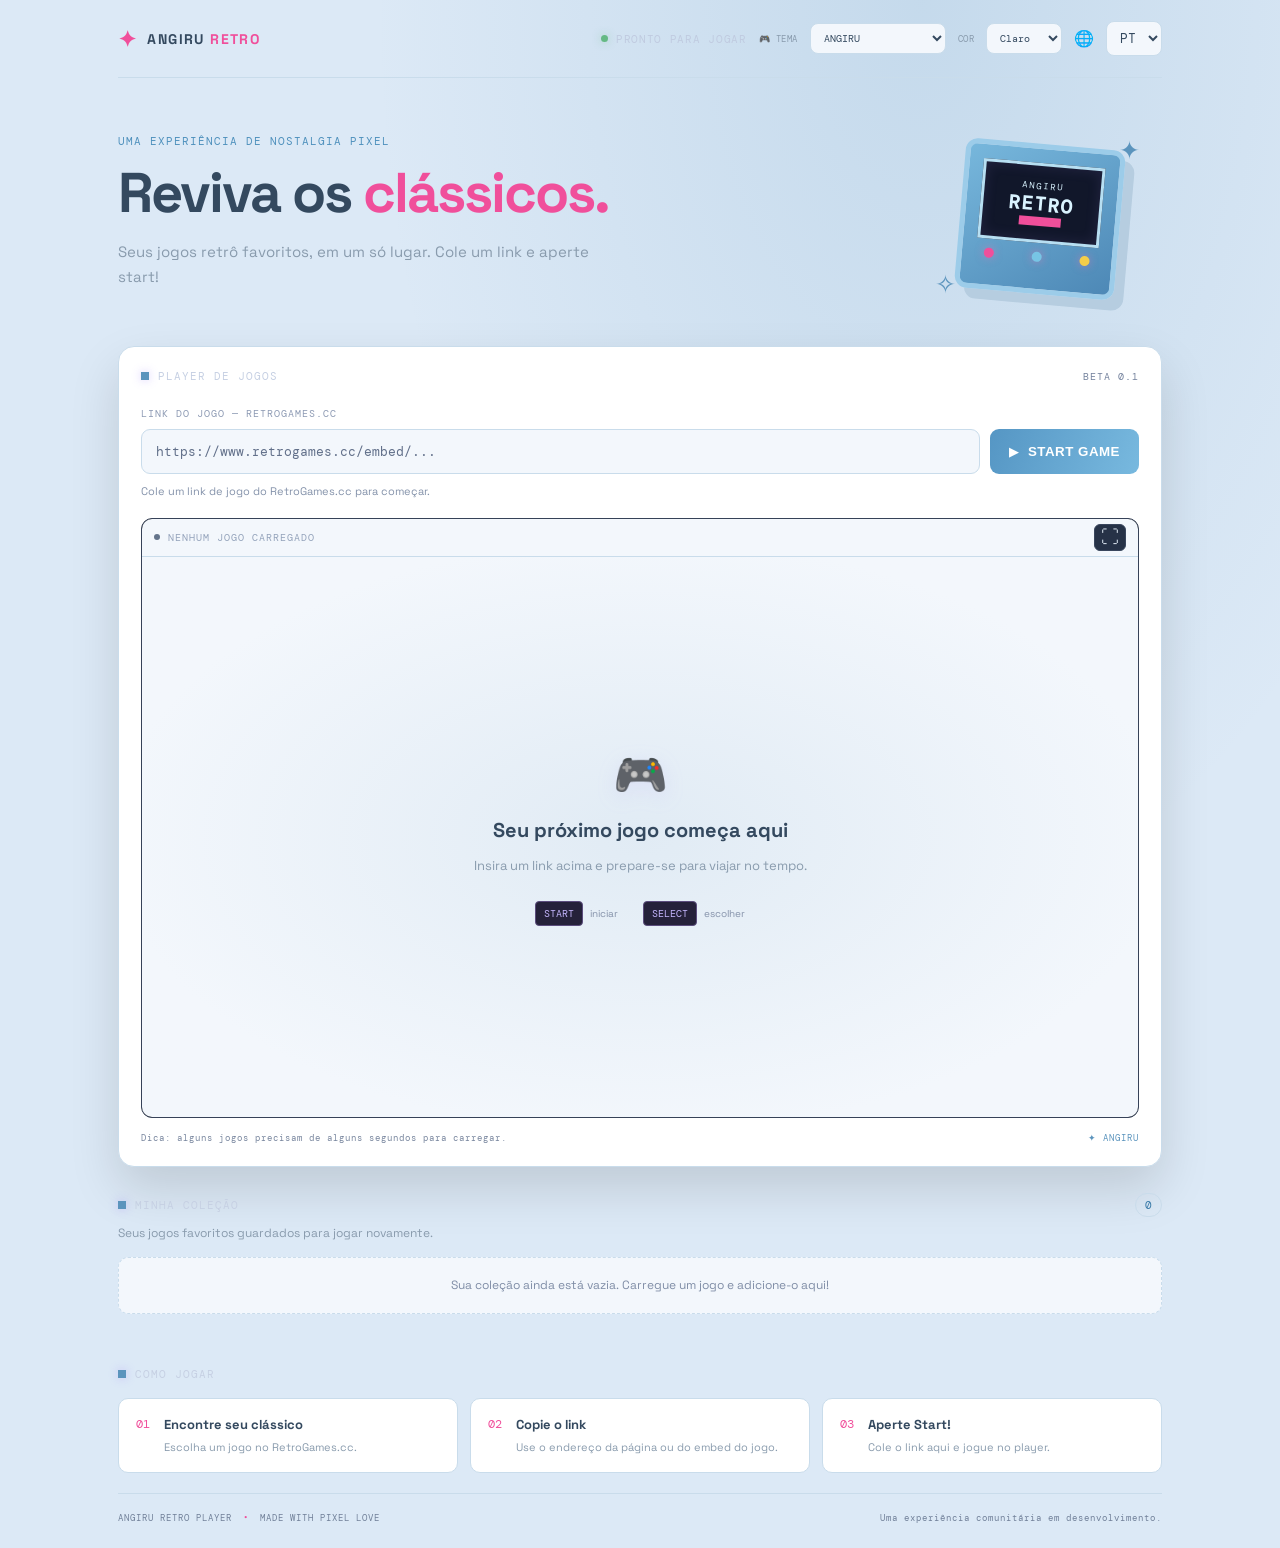
==== commit c4c398a1: "Bump cache for Angiru dark palette option" ====
--- a/index.html
+++ b/index.html
@@ -6,7 +6,7 @@
   <meta name="theme-color" content="#101522">
   <meta name="description" content="Angiru Retro Player — um cantinho para jogar clássicos retrô.">
   <title>Angiru Retro Player</title>
-  <link rel="stylesheet" href="style.css?v=20261122-angiru-palette1">
+  <link rel="stylesheet" href="style.css?v=20261122-angiru-dark-option1">
 </head>
 <body>
   <div class="page-shell">
@@ -119,6 +119,6 @@
     </main>
     <footer><span>ANGIRU RETRO PLAYER <span class="footer-dot">•</span> MADE WITH PIXEL LOVE</span><span data-i18n="footer">Uma experiência comunitária em desenvolvimento.</span></footer>
   </div>
-  <script src="app.js?v=20261122-angiru-palette1"></script>
+  <script src="app.js?v=20261122-angiru-dark-option1"></script>
 </body>
 </html>
--- a/style.css
+++ b/style.css
@@ -438,3 +438,26 @@
 body[data-theme="angiru"] .console-controls i:first-child{background:var(--pink)}
 body[data-theme="angiru"] .console-controls i:nth-child(2){background:#77c5e5}
 body[data-theme="angiru"] .console-controls i:nth-child(3){background:#f5ce49}
+
+/* Angiru palette selector: light and dark community-inspired appearances. */
+body[data-theme="angiru"][data-variant="light"]{--bg:#dce9f6;--panel:#fff;--panel2:#f3f7fc;--text:#34495f;--muted:#899bad;--purple:#5b94bd;--pink:#f04f9b;--cyan:#78c5e6;--line:#c9dceb;--green:#65b984}
+body[data-theme="angiru"][data-variant="dark"]{--bg:#35374c;--panel:#42455d;--panel2:#35374c;--text:#f1eff9;--muted:#b4b5c8;--purple:#bd8df5;--pink:#ed4c9c;--cyan:#59a9ff;--line:#555871;--green:#72c68b}
+body[data-theme="angiru"][data-variant="dark"]{background:radial-gradient(ellipse at 72% 0%,color-mix(in srgb,var(--purple) 20%,transparent),transparent 42%),var(--bg)}
+body[data-theme="angiru"][data-variant="dark"] .player-card,body[data-theme="angiru"][data-variant="dark"] .step,body[data-theme="angiru"][data-variant="dark"] .library-card{background:var(--panel);border-color:var(--line);box-shadow:0 5px 18px #15152235}
+body[data-theme="angiru"][data-variant="dark"] .frame-toolbar,body[data-theme="angiru"][data-variant="dark"] .library-card-main,body[data-theme="angiru"][data-variant="dark"] .library-empty{background:var(--panel2);border-color:var(--line)}
+body[data-theme="angiru"][data-variant="dark"] .game-stage{background:radial-gradient(ellipse,#4a4d68,#303246 75%)}
+body[data-theme="angiru"][data-variant="dark"] .input-row input,body[data-theme="angiru"][data-variant="dark"] .library-tools input{background:#303246;color:var(--text);border-color:#5b5e78}
+body[data-theme="angiru"][data-variant="dark"] select,body[data-theme="angiru"][data-variant="dark"] .library-filter,body[data-theme="angiru"][data-variant="dark"] .library-action,body[data-theme="angiru"][data-variant="dark"] .secondary-button{background:#35374c;color:var(--text);border-color:#5b5e78}
+body[data-theme="angiru"][data-variant="dark"] .library-filter.active,body[data-theme="angiru"][data-variant="dark"] .save-game-button{background:#57466e;color:#f3e8ff;border-color:var(--purple)}
+body[data-theme="angiru"][data-variant="dark"] .start-button{background:linear-gradient(110deg,#b78bf0,#c697f7);color:#30283f}
+body[data-theme="angiru"][data-variant="dark"] .library-action.play{color:#c8a0ff;border-color:#b78bf0}
+body[data-theme="angiru"][data-variant="dark"] .library-action.fav,body[data-theme="angiru"][data-variant="dark"] .library-action.remove{color:#ff84bd}
+body[data-theme="angiru"][data-variant="dark"] .pixel-console{background:linear-gradient(145deg,#71638e,#4c5275);border-color:#b78bf0;box-shadow:10px 10px 0 #25283b}
+body[data-theme="angiru"][data-variant="dark"] .console-screen{border-color:#75c9ee;color:#75c9ee}
+body[data-theme="angiru"][data-variant="dark"] .console-controls i:first-child{background:#ed4c9c}
+body[data-theme="angiru"][data-variant="dark"] .console-controls i:nth-child(2){background:#59a9ff}
+body[data-theme="angiru"][data-variant="dark"] .console-controls i:nth-child(3){background:#f5ce49}
+body[data-theme="angiru"][data-variant="dark"] .library-count{color:#c8a0ff;border-color:var(--line)}
+body[data-theme="angiru"][data-variant="dark"] .eyebrow{color:#78c5e6}
+body[data-theme="angiru"][data-variant="dark"] .hero h1 span,body[data-theme="angiru"][data-variant="dark"] .brand b,body[data-theme="angiru"][data-variant="dark"] .brand-mark{color:#ed4c9c}
+body[data-theme="angiru"][data-variant="dark"] .step-number{color:#ed4c9c}
